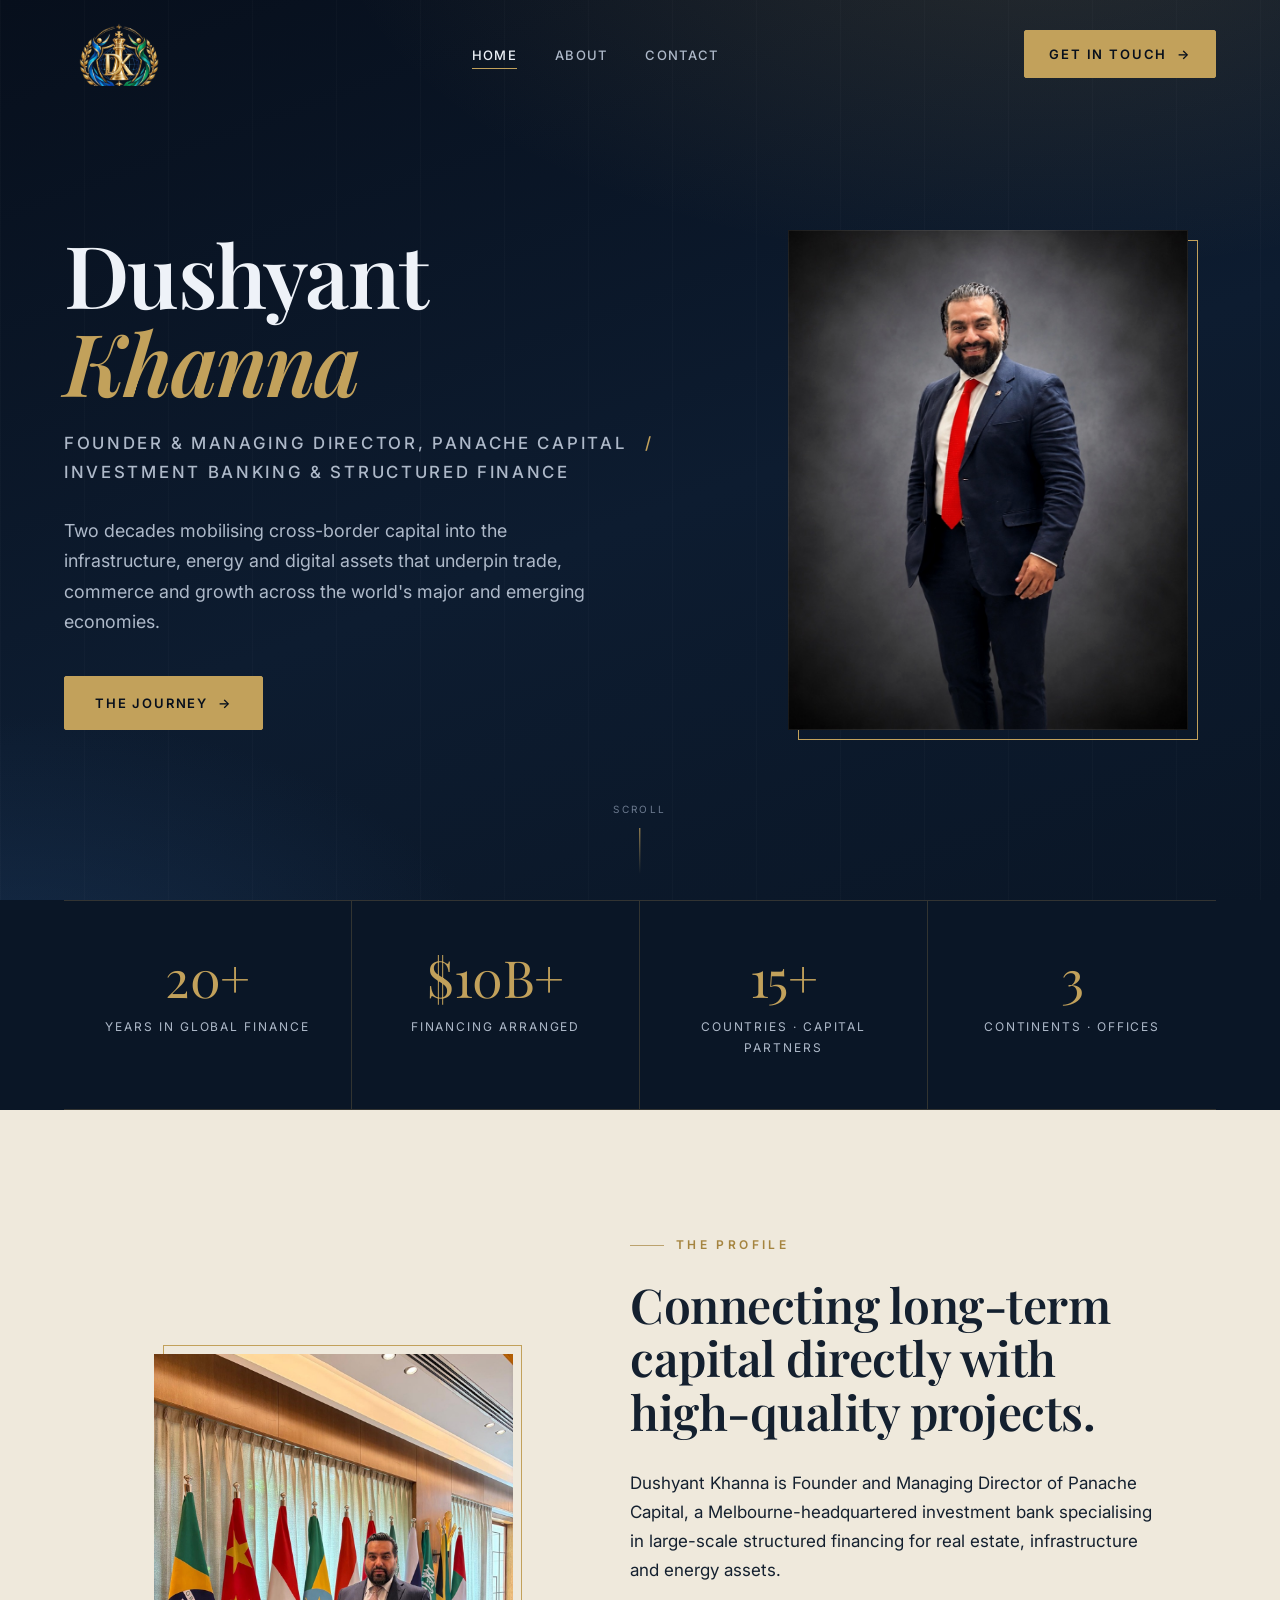
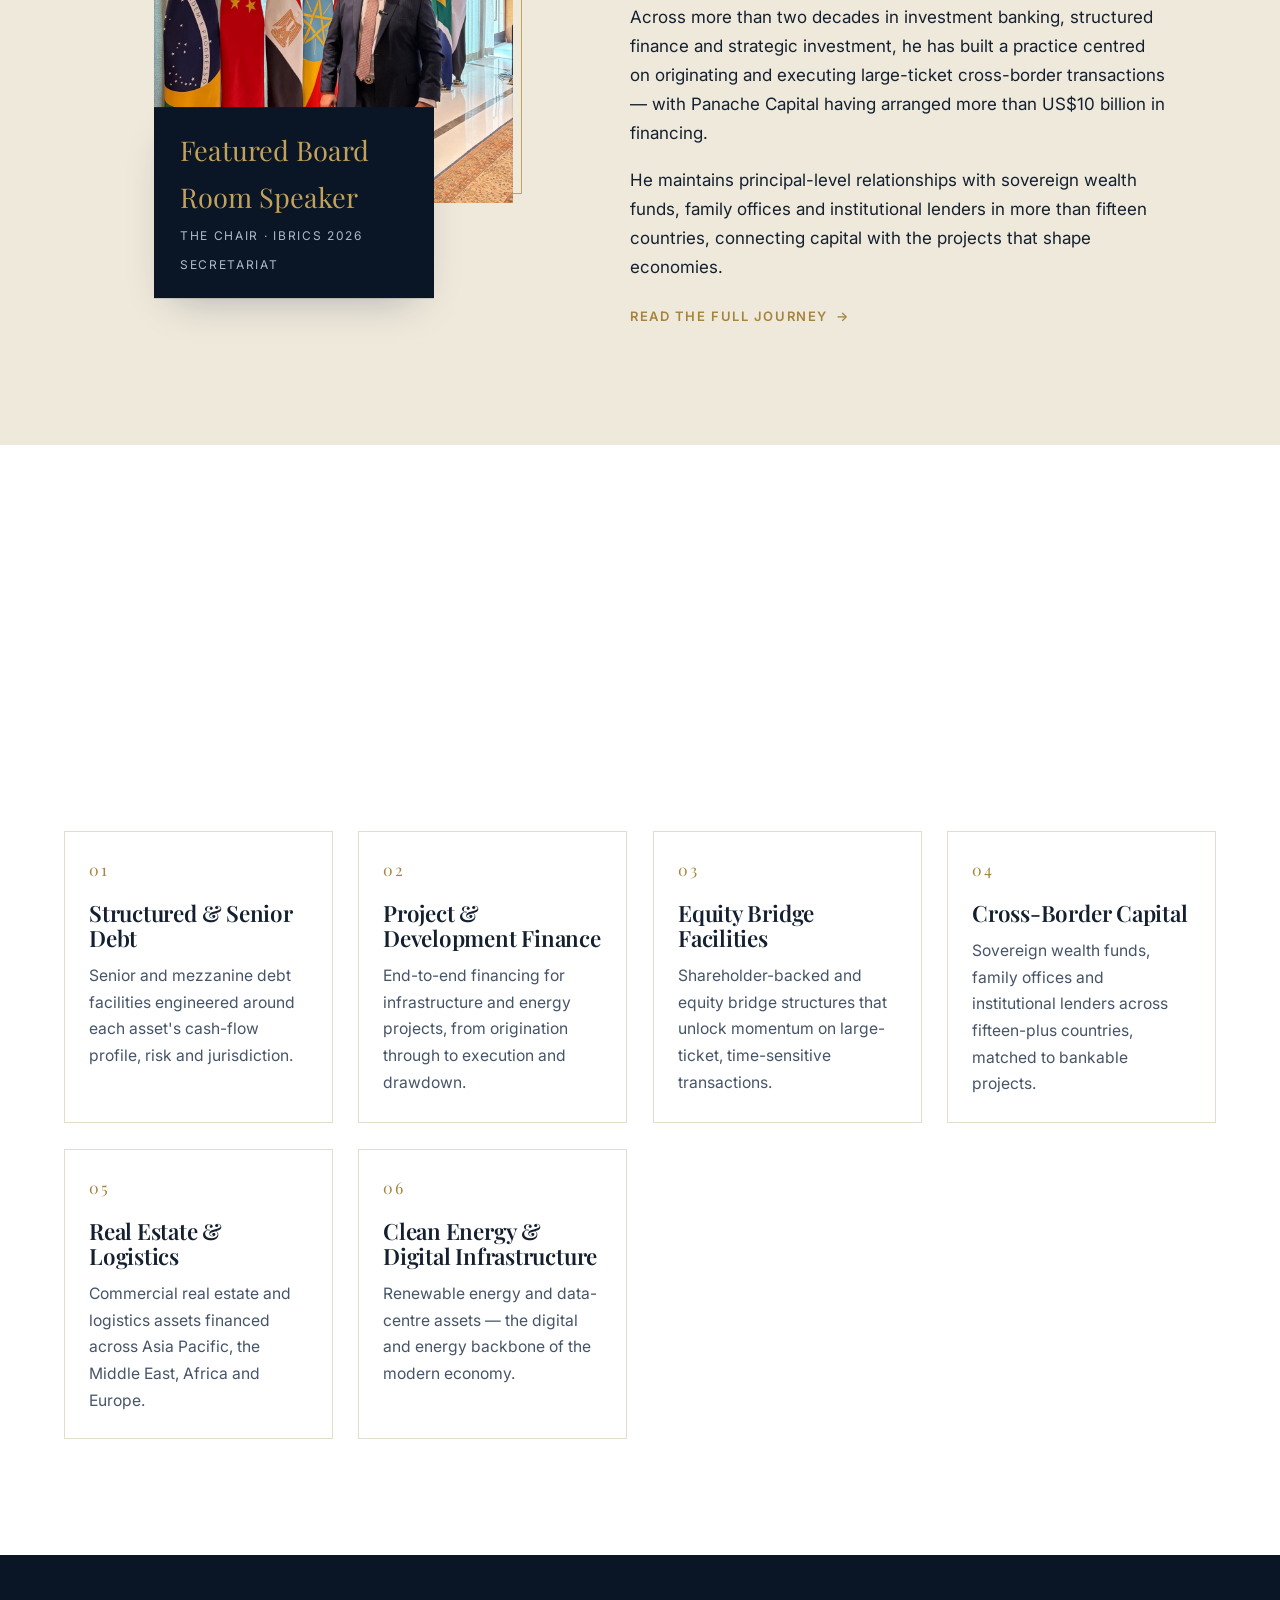
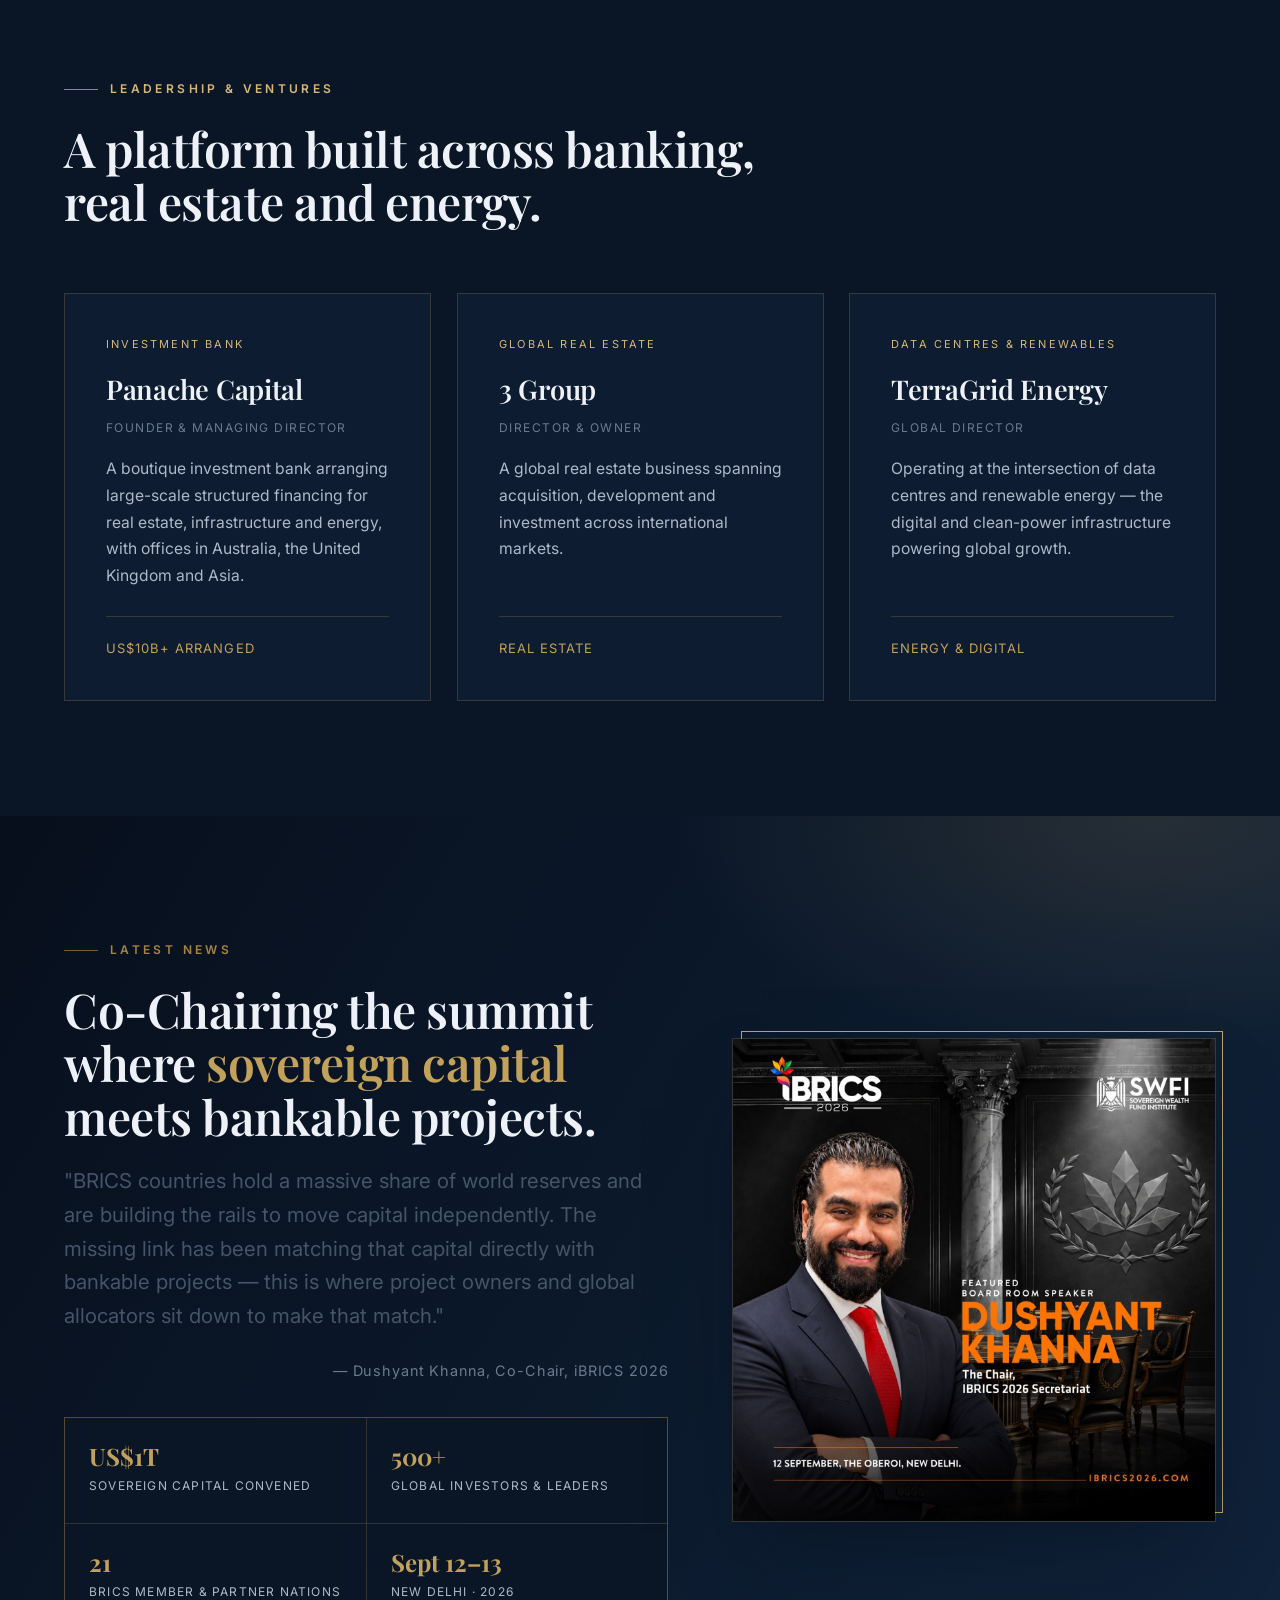
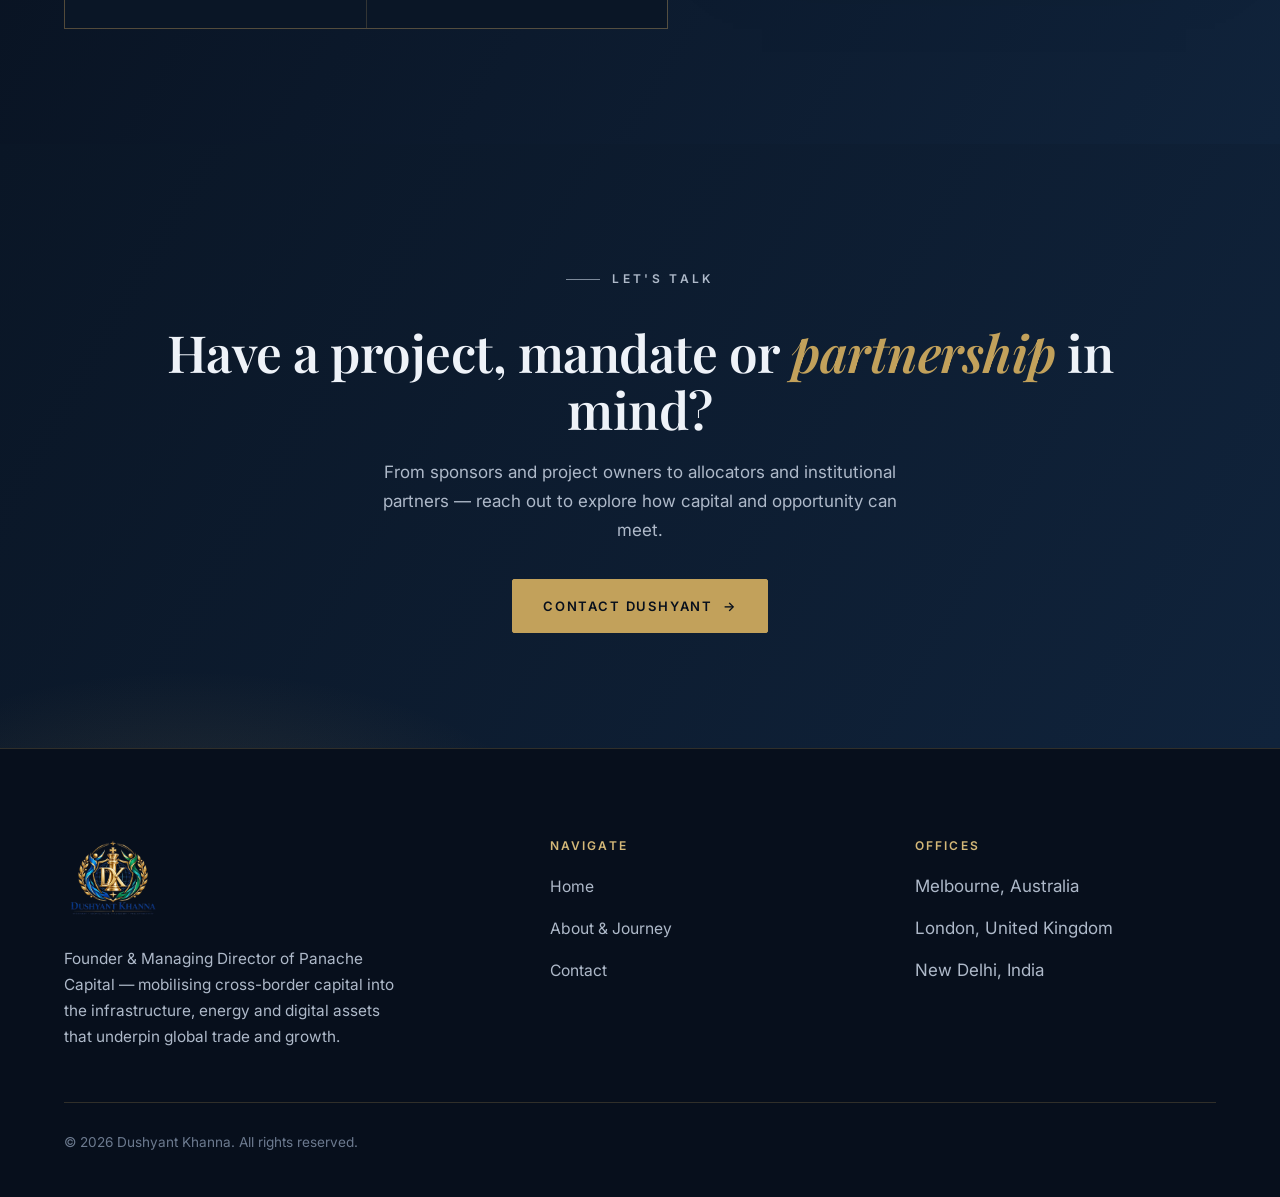
==== index.html @ 5a6652a2 "Navbar crest-crop logo for visibility; contact breadcrumb to top - Header logo now shows a crest-foc" ====
<!DOCTYPE html>
<html lang="en">
<head>
  <meta charset="UTF-8" />
  <meta name="viewport" content="width=device-width, initial-scale=1.0" />
  <title>Dushyant Khanna — Co-Chair, iBRICS 2026 | Founder, Panache Capital</title>
  <meta name="description" content="Dushyant Khanna is Co-Chair of iBRICS 2026 and Founder & Managing Director of Panache Capital — arranging US$10B+ in structured finance across real estate, infrastructure and energy worldwide." />
  <meta name="keywords" content="Dushyant Khanna, Dushyant Khanna Panache Capital, iBRICS 2026, Co-Chair iBRICS 2026, Panache Capital, investment banking, structured finance, project finance, sovereign wealth, cross-border capital, 3 Group, TerraGrid Energy, Dush Khanna" />
  <meta name="author" content="Dushyant Khanna" />
  <meta name="robots" content="index, follow" />
  <link rel="canonical" href="https://dushyantkhanna.com/" />

  <!-- Open Graph -->
  <meta property="og:type" content="website" />
  <meta property="og:site_name" content="Dushyant Khanna" />
  <meta property="og:title" content="Dushyant Khanna — Co-Chair, iBRICS 2026 | Founder, Panache Capital" />
  <meta property="og:description" content="Co-Chair of iBRICS 2026 and Founder & Managing Director of Panache Capital — mobilising cross-border capital into infrastructure, energy and digital assets." />
  <meta property="og:url" content="https://dushyantkhanna.com/" />
  <meta property="og:image" content="https://dushyantkhanna.com/assets/og-image.jpg" />
  <meta property="og:image:width" content="1200" />
  <meta property="og:image:height" content="630" />

  <!-- Twitter -->
  <meta name="twitter:card" content="summary_large_image" />
  <meta name="twitter:title" content="Dushyant Khanna — Co-Chair, iBRICS 2026 | Founder, Panache Capital" />
  <meta name="twitter:description" content="Co-Chair of iBRICS 2026 and Founder & Managing Director of Panache Capital." />
  <meta name="twitter:image" content="https://dushyantkhanna.com/assets/og-image.jpg" />

  <!-- Structured data — add verified profile URLs (LinkedIn, X, etc.) to "sameAs" for stronger results -->
  <script type="application/ld+json">
  {
    "@context": "https://schema.org",
    "@type": "Person",
    "name": "Dushyant Khanna",
    "alternateName": "Dush Khanna",
    "url": "https://dushyantkhanna.com/",
    "image": "https://dushyantkhanna.com/assets/portrait.jpg",
    "jobTitle": "Founder & Managing Director",
    "worksFor": { "@type": "Organization", "name": "Panache Capital" },
    "affiliation": [
      { "@type": "Organization", "name": "iBRICS 2026" },
      { "@type": "Organization", "name": "3 Group" },
      { "@type": "Organization", "name": "TerraGrid Energy" }
    ],
    "knowsAbout": ["Investment Banking", "Structured Finance", "Project Finance", "Sovereign Wealth", "Cross-border Capital", "Infrastructure Finance", "Energy Finance", "Real Estate Finance"],
    "description": "Co-Chair of iBRICS 2026 and Founder & Managing Director of Panache Capital, an investment bank arranging large-scale structured financing for real estate, infrastructure and energy.",
    "sameAs": []
  }
  </script>
  <link rel="icon" type="image/svg+xml" href="assets/favicon.svg" />
  <link rel="preconnect" href="https://fonts.googleapis.com" />
  <link rel="preconnect" href="https://fonts.gstatic.com" crossorigin />
  <link href="https://fonts.googleapis.com/css2?family=Playfair+Display:ital,wght@0,500;0,600;0,700;1,500;1,600&family=Inter:wght@400;500;600&display=swap" rel="stylesheet" />
  <link rel="stylesheet" href="css/styles.css?v=7" />
</head>
<body>

  <!-- ==================  HEADER  ================== -->
  <header class="site-header">
    <div class="container container--wide">
      <nav class="nav" aria-label="Primary">
        <a class="brand" href="index.html" aria-label="Dushyant Khanna — home">
          <img class="brand__logo" src="assets/logo.png" alt="Dushyant Khanna" />
        </a>
        <ul class="nav__menu">
          <li><a class="nav__link" href="index.html" aria-current="page">Home</a></li>
          <li><a class="nav__link" href="about.html">About</a></li>
          <li><a class="nav__link" href="contact.html">Contact</a></li>
        </ul>
        <div class="nav__cta">
          <a class="btn" href="contact.html">Get in touch <span class="arrow">&rarr;</span></a>
        </div>
        <button class="nav__toggle" aria-label="Open menu" aria-expanded="false" aria-controls="mobile-nav">
          <span></span><span></span><span></span>
        </button>
      </nav>
    </div>
  </header>

  <!-- Mobile nav overlay -->
  <div class="site-nav-mobile" id="mobile-nav">
    <ul>
      <li><a href="index.html" aria-current="page">Home</a></li>
      <li><a href="about.html">About</a></li>
      <li><a href="contact.html">Contact</a></li>
    </ul>
    <a class="btn" href="contact.html">Get in touch <span class="arrow">&rarr;</span></a>
  </div>

  <main>
    <!-- ==================  HERO  ================== -->
    <section class="hero">
      <div class="container container--wide hero__inner">
        <div class="hero__copy">
          <h1 class="hero__title reveal">
            Dushyant<br /><span class="accent">Khanna</span>
          </h1>
          <p class="hero__subtitle reveal" data-delay="1">
            Founder &amp; Managing Director, Panache Capital
            <span class="divider">/</span> Investment Banking &amp; Structured Finance
          </p>
          <p class="hero__desc reveal" data-delay="2">
            Two decades mobilising cross-border capital into the infrastructure,
            energy and digital assets that underpin trade, commerce and growth
            across the world's major and emerging economies.
          </p>
          <div class="hero__actions reveal" data-delay="3">
            <a class="btn" href="about.html">The journey <span class="arrow">&rarr;</span></a>
          </div>
        </div>

        <div class="hero__portrait reveal" data-delay="2">
          <div class="portrait-frame">
            <img src="assets/portrait.jpg" alt="Dushyant Khanna, Co-Chair of iBRICS 2026 and Founder of Panache Capital"
                 onerror="this.onerror=null;this.src='assets/portrait.svg';" />
          </div>
        </div>
      </div>

      <div class="hero__scroll" aria-hidden="true">
        <span>Scroll</span>
        <span class="line"></span>
      </div>
    </section>

    <!-- ==================  STATS  ================== -->
    <section class="bg-dark" aria-label="Track record at a glance">
      <div class="container container--wide">
        <div class="stats">
          <div class="stat reveal">
            <div class="stat__num"><span data-count="20" data-prefix="" data-suffix="+">20+</span></div>
            <div class="stat__label">Years in Global Finance</div>
          </div>
          <div class="stat reveal" data-delay="1">
            <div class="stat__num"><span data-count="10" data-prefix="$" data-suffix="B+">$10B+</span></div>
            <div class="stat__label">Financing Arranged</div>
          </div>
          <div class="stat reveal" data-delay="2">
            <div class="stat__num"><span data-count="15" data-prefix="" data-suffix="+">15+</span></div>
            <div class="stat__label">Countries · Capital Partners</div>
          </div>
          <div class="stat reveal" data-delay="3">
            <div class="stat__num"><span data-count="3" data-prefix="" data-suffix="">3</span></div>
            <div class="stat__label">Continents · Offices</div>
          </div>
        </div>
      </div>
    </section>

    <!-- ==================  POSITIONING  ================== -->
    <section class="section bg-cream">
      <div class="container">
        <div class="split">
          <div class="split__media reveal">
            <figure class="figure figure--framed">
              <img src="assets/among-flags.jpg" alt="Dushyant Khanna among the BRICS nation flags in New Delhi"
                   onerror="this.onerror=null;this.src='assets/portrait.svg';" />
              <figcaption class="figure__tag">
                <span class="k">Featured Board Room Speaker</span><br />
                <span class="v">The Chair · IBRICS 2026 Secretariat</span>
              </figcaption>
            </figure>
          </div>
          <div class="split__body reveal" data-delay="1">
            <p class="overline">The Profile</p>
            <h2 class="h2" style="margin-bottom:30px;">Connecting long-term capital directly with high-quality projects.</h2>
            <p>
              Dushyant Khanna is Founder and Managing Director of Panache Capital,
              a Melbourne-headquartered investment bank specialising in large-scale
              structured financing for real estate, infrastructure and energy assets.
            </p>
            <p>
              Across more than two decades in investment banking, structured finance
              and strategic investment, he has built a practice centred on originating
              and executing large-ticket cross-border transactions — with Panache
              Capital having arranged more than US$10 billion in financing.
            </p>
            <p>
              He maintains principal-level relationships with sovereign wealth funds,
              family offices and institutional lenders in more than fifteen countries,
              connecting capital with the projects that shape economies.
            </p>
            <a class="textlink" href="about.html">Read the full journey <span aria-hidden="true">&rarr;</span></a>
          </div>
        </div>
      </div>
    </section>

    <!-- ==================  EXPERTISE  ================== -->
    <section class="section bg-paper">
      <div class="container container--wide">
        <div class="section-head section-head--full reveal">
          <p class="overline">Areas of Focus</p>
          <h2 class="h2">Mandates that span the full capital structure.</h2>
          <p class="lead">
            Senior and mezzanine debt, equity bridge facilities, project finance and
            shareholder-backed structures — across commercial real estate, logistics,
            clean energy and digital infrastructure in Asia Pacific, the Middle East,
            Africa and Europe.
          </p>
        </div>

        <div class="card-grid">
          <article class="card reveal">
            <span class="card__num">01</span>
            <h3 class="card__title">Structured &amp; Senior Debt</h3>
            <p class="card__text">
              Senior and mezzanine debt facilities engineered around each asset's
              cash-flow profile, risk and jurisdiction.
            </p>
          </article>
          <article class="card reveal" data-delay="1">
            <span class="card__num">02</span>
            <h3 class="card__title">Project &amp; Development Finance</h3>
            <p class="card__text">
              End-to-end financing for infrastructure and energy projects, from
              origination through to execution and drawdown.
            </p>
          </article>
          <article class="card reveal" data-delay="2">
            <span class="card__num">03</span>
            <h3 class="card__title">Equity Bridge Facilities</h3>
            <p class="card__text">
              Shareholder-backed and equity bridge structures that unlock momentum on
              large-ticket, time-sensitive transactions.
            </p>
          </article>
          <article class="card reveal">
            <span class="card__num">04</span>
            <h3 class="card__title">Cross-Border Capital</h3>
            <p class="card__text">
              Sovereign wealth funds, family offices and institutional lenders across
              fifteen-plus countries, matched to bankable projects.
            </p>
          </article>
          <article class="card reveal" data-delay="1">
            <span class="card__num">05</span>
            <h3 class="card__title">Real Estate &amp; Logistics</h3>
            <p class="card__text">
              Commercial real estate and logistics assets financed across Asia Pacific,
              the Middle East, Africa and Europe.
            </p>
          </article>
          <article class="card reveal" data-delay="2">
            <span class="card__num">06</span>
            <h3 class="card__title">Clean Energy &amp; Digital Infrastructure</h3>
            <p class="card__text">
              Renewable energy and data-centre assets — the digital and energy backbone
              of the modern economy.
            </p>
          </article>
        </div>
      </div>
    </section>

    <!-- ==================  VENTURES  ================== -->
    <section class="section bg-dark">
      <div class="container container--wide">
        <div class="section-head reveal">
          <p class="overline">Leadership &amp; Ventures</p>
          <h2 class="h2">A platform built across banking, real estate and energy.</h2>
        </div>
        <div class="card-grid">
          <article class="venture reveal">
            <div class="venture__label">Investment Bank</div>
            <h3 class="venture__name">Panache Capital</h3>
            <div class="venture__role">Founder &amp; Managing Director</div>
            <p class="venture__text">
              A boutique investment bank arranging large-scale structured financing for
              real estate, infrastructure and energy, with offices in Australia, the
              United Kingdom and Asia.
            </p>
            <div class="venture__meta">US$10B+ arranged</div>
          </article>
          <article class="venture reveal" data-delay="1">
            <div class="venture__label">Global Real Estate</div>
            <h3 class="venture__name">3 Group</h3>
            <div class="venture__role">Director &amp; Owner</div>
            <p class="venture__text">
              A global real estate business spanning acquisition, development and
              investment across international markets.
            </p>
            <div class="venture__meta">Real Estate</div>
          </article>
          <article class="venture reveal" data-delay="2">
            <div class="venture__label">Data Centres &amp; Renewables</div>
            <h3 class="venture__name">TerraGrid Energy</h3>
            <div class="venture__role">Global Director</div>
            <p class="venture__text">
              Operating at the intersection of data centres and renewable energy — the
              digital and clean-power infrastructure powering global growth.
            </p>
            <div class="venture__meta">Energy &amp; Digital</div>
          </article>
        </div>
      </div>
    </section>

    <!-- ==================  iBRICS FEATURE BAND  ================== -->
    <section class="section feature-band">
      <div class="container container--wide feature-band__inner">
        <div class="reveal">
          <p class="overline">Latest News</p>
          <h2 class="h2" style="margin-bottom:20px;">
            Co-Chairing the summit where <span class="text-gold">sovereign capital</span>
            meets bankable projects.
          </h2>
          <p class="lead" style="margin-bottom:26px;">
            "BRICS countries hold a massive share of world reserves and are building the
            rails to move capital independently. The missing link has been matching that
            capital directly with bankable projects — this is where project owners and
            global allocators sit down to make that match."
          </p>
          <p style="color:var(--on-dark-faint); font-size:0.9rem; letter-spacing:0.06em; margin-bottom:34px; text-align:right;">
            — Dushyant Khanna, Co-Chair, iBRICS 2026
          </p>
          <div class="feature-band__facts">
            <div class="fact"><strong>US$1T</strong><span>Sovereign capital convened</span></div>
            <div class="fact"><strong>500+</strong><span>Global investors &amp; leaders</span></div>
            <div class="fact"><strong>21</strong><span>BRICS member &amp; partner nations</span></div>
            <div class="fact"><strong>Sept 12–13</strong><span>New Delhi · 2026</span></div>
          </div>
        </div>
        <div class="feature-band__media reveal" data-delay="1">
          <figure class="ibrics-figure">
            <img src="assets/ibrics-speaker.jpg"
                 alt="Official iBRICS 2026 announcement — Dushyant Khanna, Featured Board Room Speaker, 12 September, The Oberoi, New Delhi" />
          </figure>
        </div>
      </div>
    </section>

    <!-- ==================  CTA BAND  ================== -->
    <section class="section cta-band">
      <div class="container">
        <div class="reveal">
          <p class="overline overline--center">Let's talk</p>
          <h2 class="cta-band__title">Have a project, mandate or <span class="accent">partnership</span> in mind?</h2>
          <p>
            From sponsors and project owners to allocators and institutional partners —
            reach out to explore how capital and opportunity can meet.
          </p>
          <a class="btn" href="contact.html">Contact Dushyant <span class="arrow">&rarr;</span></a>
        </div>
      </div>
    </section>
  </main>

  <!-- ==================  FOOTER  ================== -->
  <footer class="site-footer">
    <div class="container container--wide">
      <div class="footer-top">
        <div class="footer-brand">
          <a class="brand" href="index.html">
            <img class="brand__logo" src="assets/logo.png" alt="Dushyant Khanna" />
          </a>
          <p>
            Founder &amp; Managing Director of Panache Capital — mobilising cross-border
            capital into the infrastructure, energy and digital assets that underpin
            global trade and growth.
          </p>
        </div>
        <div class="footer-col">
          <h4>Navigate</h4>
          <ul>
            <li><a href="index.html">Home</a></li>
            <li><a href="about.html">About &amp; Journey</a></li>
            <li><a href="contact.html">Contact</a></li>
          </ul>
        </div>
        <div class="footer-col">
          <h4>Offices</h4>
          <ul>
            <li>Melbourne, Australia</li>
            <li>London, United Kingdom</li>
            <li>New Delhi, India</li>
          </ul>
        </div>
      </div>
      <div class="footer-bottom">
        <p>&copy; <span data-year>2026</span> Dushyant Khanna. All rights reserved.</p>
      </div>
    </div>
  </footer>

  <script src="js/main.js?v=2"></script>
</body>
</html>
---- css/styles.css ----
/* =========================================================================
   DUSHYANT KHANNA — Personal Brand Website
   Shared design system & styles
   Palette: Midnight Navy + Champagne Gold + Ivory
   Type: Playfair Display (editorial serif) + Inter (modern sans)
   ========================================================================= */

/* ----------  Design Tokens  ---------- */
:root {
  /* Brand colours */
  --navy-950: #070f1c;
  --navy-900: #0a1626;
  --navy-850: #0d1c30;
  --navy-800: #10233b;
  --navy-700: #16304f;
  --navy-600: #1e3d63;

  --ivory: #f8f5ee;
  --cream: #efe9dc;
  --paper: #ffffff;

  --gold: #c2a15b;
  --gold-bright: #d4b878;
  --gold-deep: #a5843f;

  --ink: #14202f;      /* primary text on light */
  --slate: #465468;    /* secondary text on light */
  --muted: #7c8798;    /* tertiary text */
  --line: #e4ddce;     /* hairlines on light */

  --on-dark: #eef2f8;         /* primary text on dark */
  --on-dark-soft: #aeb9c9;    /* secondary text on dark */
  --on-dark-faint: #6c7a8f;   /* tertiary text on dark */
  --line-dark: rgba(194, 161, 91, 0.22);

  /* Type */
  --serif: "Playfair Display", "Times New Roman", serif;
  --sans: "Inter", -apple-system, BlinkMacSystemFont, "Segoe UI", sans-serif;

  /* Rhythm */
  --container: 1180px;
  --container-wide: 1320px;
  --gutter: clamp(20px, 5vw, 64px);
  --section-y: clamp(72px, 9vw, 140px);

  --radius: 4px;
  --radius-lg: 8px;

  --shadow-sm: 0 2px 10px rgba(10, 22, 38, 0.06);
  --shadow-md: 0 18px 40px -18px rgba(10, 22, 38, 0.28);
  --shadow-lg: 0 40px 80px -30px rgba(7, 15, 28, 0.55);

  --ease: cubic-bezier(0.22, 1, 0.36, 1);
}

/* ----------  Reset & Base  ---------- */
*,
*::before,
*::after { box-sizing: border-box; }

html {
  scroll-behavior: smooth;
  -webkit-text-size-adjust: 100%;
}

body {
  margin: 0;
  font-family: var(--sans);
  font-size: 17px;
  line-height: 1.7;
  color: var(--ink);
  background: var(--ivory);
  -webkit-font-smoothing: antialiased;
  -moz-osx-font-smoothing: grayscale;
  overflow-x: hidden;
}

img { max-width: 100%; display: block; }

a { color: inherit; text-decoration: none; }

h1, h2, h3, h4 {
  font-family: var(--serif);
  font-weight: 600;
  line-height: 1.12;
  letter-spacing: -0.01em;
  margin: 0;
  color: var(--ink);
}

p { margin: 0 0 1.1em; }

::selection { background: var(--gold); color: var(--navy-950); }

/* ----------  Layout helpers  ---------- */
.container {
  width: 100%;
  max-width: var(--container);
  margin-inline: auto;
  padding-inline: var(--gutter);
}
.container--wide { max-width: var(--container-wide); }

.section { padding-block: var(--section-y); }
.section--tight { padding-block: clamp(56px, 6vw, 96px); }

.bg-dark { background: var(--navy-900); color: var(--on-dark); }
.bg-dark h1, .bg-dark h2, .bg-dark h3, .bg-dark h4,
.hero h1, .hero h2, .hero h3,
.page-hero h1, .page-hero h2, .page-hero h3,
.feature-band h1, .feature-band h2, .feature-band h3,
.cta-band h1, .cta-band h2, .cta-band h3 { color: var(--on-dark); }
.bg-cream { background: var(--cream); }
.bg-paper { background: var(--paper); }

/* ----------  Shared type components  ---------- */
.overline {
  display: inline-flex;
  align-items: center;
  gap: 12px;
  font-family: var(--sans);
  font-size: 12px;
  font-weight: 600;
  letter-spacing: 0.28em;
  text-transform: uppercase;
  color: var(--gold-deep);
  margin: 0 0 22px;
}
.bg-dark .overline { color: var(--gold-bright); }
.overline::before {
  content: "";
  width: 34px;
  height: 1px;
  background: currentColor;
  opacity: 0.7;
}
.overline--center { justify-content: center; }

.display {
  font-size: clamp(2.4rem, 6vw, 4.2rem);
  line-height: 1.05;
}
.h2 { font-size: clamp(2rem, 4vw, 3rem); }
.h3 { font-size: clamp(1.35rem, 2.4vw, 1.7rem); }

.lead {
  font-size: clamp(1.08rem, 1.6vw, 1.3rem);
  line-height: 1.65;
  color: var(--slate);
}
.bg-dark .lead { color: var(--on-dark-soft); }

.section-head { max-width: 720px; margin-bottom: clamp(40px, 5vw, 64px); }
.section-head--full { max-width: none; }
.section-head--center { margin-inline: auto; text-align: center; }

.text-gold { color: var(--gold); }

/* ----------  Buttons  ---------- */
.btn {
  --btn-bg: var(--gold);
  --btn-fg: var(--navy-950);
  display: inline-flex;
  align-items: center;
  gap: 10px;
  padding: 15px 30px;
  font-family: var(--sans);
  font-size: 13px;
  font-weight: 600;
  letter-spacing: 0.14em;
  text-transform: uppercase;
  background: var(--btn-bg);
  color: var(--btn-fg);
  border: 1px solid var(--btn-bg);
  border-radius: 2px;
  cursor: pointer;
  transition: transform 0.4s var(--ease), background 0.3s var(--ease),
    color 0.3s var(--ease), box-shadow 0.4s var(--ease);
}
.btn:hover {
  transform: translateY(-3px);
  box-shadow: 0 16px 30px -14px rgba(194, 161, 91, 0.6);
}
.btn .arrow { transition: transform 0.4s var(--ease); }
.btn:hover .arrow { transform: translateX(5px); }

.btn--ghost {
  --btn-bg: transparent;
  --btn-fg: var(--on-dark);
  border-color: var(--line-dark);
}
.btn--ghost:hover {
  background: rgba(194, 161, 91, 0.08);
  border-color: var(--gold);
  box-shadow: none;
}
.btn--outline-dark {
  --btn-bg: transparent;
  --btn-fg: var(--ink);
  border-color: rgba(20, 32, 47, 0.2);
}
.btn--outline-dark:hover {
  background: transparent;
  border-color: var(--gold);
  color: var(--gold-deep);
  box-shadow: none;
}

.textlink {
  display: inline-flex;
  align-items: center;
  gap: 8px;
  font-size: 13px;
  font-weight: 600;
  letter-spacing: 0.12em;
  text-transform: uppercase;
  color: var(--gold-deep);
  padding-bottom: 3px;
  border-bottom: 1px solid transparent;
  transition: border-color 0.3s var(--ease), gap 0.3s var(--ease);
}
.bg-dark .textlink { color: var(--gold-bright); }
.textlink:hover { border-color: currentColor; gap: 12px; }

/* ==========================================================================
   HEADER / NAV
   ========================================================================== */
.site-header {
  position: fixed;
  inset: 0 0 auto 0;
  z-index: 100;
  padding-block: 22px;
  transition: background 0.45s var(--ease), padding 0.45s var(--ease),
    box-shadow 0.45s var(--ease), border-color 0.45s var(--ease);
  border-bottom: 1px solid transparent;
}
.site-header.is-scrolled {
  background: rgba(9, 22, 38, 0.92);
  backdrop-filter: blur(14px);
  -webkit-backdrop-filter: blur(14px);
  padding-block: 14px;
  border-bottom-color: var(--line-dark);
}
/* On light (interior) pages the header starts solid */
.site-header--solid {
  background: rgba(9, 22, 38, 0.96);
  backdrop-filter: blur(14px);
  -webkit-backdrop-filter: blur(14px);
}

.nav {
  display: flex;
  align-items: center;
  justify-content: space-between;
  gap: 24px;
}

.brand {
  display: inline-flex;
  align-items: center;
  gap: 14px;
  color: var(--on-dark);
}
.brand__mark {
  width: 44px;
  height: 44px;
  display: grid;
  place-items: center;
  border: 1px solid var(--gold);
  color: var(--gold);
  font-family: var(--serif);
  font-size: 19px;
  font-weight: 600;
  letter-spacing: 0.02em;
  flex: none;
  transition: background 0.4s var(--ease), color 0.4s var(--ease);
}
.brand:hover .brand__mark { background: var(--gold); color: var(--navy-950); }
.brand__logo { height: clamp(50px, 6.2vw, 68px); width: auto; display: block; }
/* Header shows a crest-focused crop of the logo (name/tagline trimmed) for prominence */
.site-header .brand__logo {
  width: clamp(90px, 9vw, 110px);
  height: clamp(52px, 5.4vw, 64px);
  object-fit: cover;
  object-position: 50% 2%;
}
.footer-brand .brand__logo { height: 78px; }
.brand__text { display: flex; flex-direction: column; line-height: 1.1; }
.brand__name {
  font-family: var(--serif);
  font-size: 18px;
  font-weight: 600;
  letter-spacing: 0.02em;
}
.brand__role {
  font-size: 10px;
  font-weight: 600;
  letter-spacing: 0.2em;
  text-transform: uppercase;
  color: var(--gold-bright);
}

.nav__menu {
  display: flex;
  align-items: center;
  gap: 38px;
  list-style: none;
  margin: 0;
  padding: 0;
}
.nav__link {
  position: relative;
  font-size: 13px;
  font-weight: 500;
  letter-spacing: 0.1em;
  text-transform: uppercase;
  color: var(--on-dark-soft);
  padding-block: 6px;
  transition: color 0.3s var(--ease);
}
.nav__link::after {
  content: "";
  position: absolute;
  left: 0; bottom: 0;
  width: 100%;
  height: 1px;
  background: var(--gold);
  transform: scaleX(0);
  transform-origin: left;
  transition: transform 0.4s var(--ease);
}
.nav__link:hover,
.nav__link[aria-current="page"] { color: var(--on-dark); }
.nav__link:hover::after,
.nav__link[aria-current="page"]::after { transform: scaleX(1); }

.nav__cta { margin-left: 8px; }
.nav__cta .btn { padding: 12px 24px; }

/* Mobile toggle */
.nav__toggle {
  display: none;
  width: 44px; height: 44px;
  border: none;
  background: transparent;
  cursor: pointer;
  padding: 0;
  position: relative;
  z-index: 120;
}
.nav__toggle span {
  position: absolute;
  left: 9px; right: 9px;
  height: 1.5px;
  background: var(--on-dark);
  transition: transform 0.4s var(--ease), opacity 0.3s var(--ease);
}
.nav__toggle span:nth-child(1) { top: 15px; }
.nav__toggle span:nth-child(2) { top: 22px; }
.nav__toggle span:nth-child(3) { top: 29px; }
body.nav-open .nav__toggle span:nth-child(1) { transform: translateY(7px) rotate(45deg); }
body.nav-open .nav__toggle span:nth-child(2) { opacity: 0; }
body.nav-open .nav__toggle span:nth-child(3) { transform: translateY(-7px) rotate(-45deg); }

/* ==========================================================================
   HERO
   ========================================================================== */
.hero {
  position: relative;
  min-height: 100svh;
  display: flex;
  align-items: center;
  padding-top: 120px;
  padding-bottom: 60px;
  background:
    radial-gradient(1200px 600px at 82% -10%, rgba(194, 161, 91, 0.16), transparent 60%),
    radial-gradient(900px 500px at 0% 110%, rgba(30, 61, 99, 0.5), transparent 55%),
    linear-gradient(160deg, var(--navy-950), var(--navy-850) 55%, var(--navy-900));
  color: var(--on-dark);
  overflow: hidden;
}
.hero::before {
  /* fine engraved lines texture */
  content: "";
  position: absolute; inset: 0;
  background-image: repeating-linear-gradient(
    90deg, rgba(255,255,255,0.02) 0 1px, transparent 1px 84px);
  pointer-events: none;
}
.hero__inner {
  position: relative;
  display: grid;
  grid-template-columns: 1.15fr 0.85fr;
  gap: clamp(32px, 6vw, 80px);
  align-items: center;
  width: 100%;
}
.hero__eyebrow {
  color: var(--gold-bright);
  margin-bottom: 26px;
}
.hero__title {
  font-size: clamp(2.9rem, 7vw, 5.4rem);
  line-height: 1.02;
  letter-spacing: -0.02em;
  margin-bottom: 22px;
}
.hero__title .accent { font-style: italic; color: var(--gold); }
.hero__subtitle {
  font-family: var(--sans);
  font-size: clamp(0.95rem, 1.4vw, 1.05rem);
  font-weight: 500;
  letter-spacing: 0.16em;
  text-transform: uppercase;
  color: var(--on-dark-soft);
  margin-bottom: 30px;
}
.hero__subtitle .divider { color: var(--gold); margin-inline: 12px; }
.hero__desc {
  max-width: 540px;
  font-size: 1.12rem;
  color: var(--on-dark-soft);
  margin-bottom: 38px;
}
.hero__actions { display: flex; flex-wrap: wrap; gap: 16px; }

/* Portrait */
.hero__portrait { position: relative; justify-self: center; }
.portrait-frame {
  position: relative;
  width: min(400px, 78vw);
  aspect-ratio: 4 / 5;
}
.portrait-frame img {
  width: 100%; height: 100%;
  object-fit: cover;
  position: relative;
  z-index: 2;
  filter: grayscale(0.12) contrast(1.02);
}
.portrait-frame::before {
  content: "";
  position: absolute;
  inset: 10px -10px -10px 10px;
  border: 1px solid var(--gold);
  z-index: 1;
}
.portrait-frame::after {
  content: "";
  position: absolute;
  inset: 0;
  box-shadow: inset 0 0 0 1px rgba(255,255,255,0.08);
  z-index: 3;
  pointer-events: none;
}
.portrait-badge {
  position: absolute;
  left: -26px; bottom: 34px;
  z-index: 4;
  background: var(--navy-950);
  border: 1px solid var(--line-dark);
  padding: 14px 20px;
  display: flex;
  flex-direction: column;
  box-shadow: var(--shadow-lg);
}
.portrait-badge strong {
  font-family: var(--serif);
  font-size: 1.5rem;
  color: var(--gold);
  line-height: 1;
}
.portrait-badge span {
  font-size: 10px;
  letter-spacing: 0.18em;
  text-transform: uppercase;
  color: var(--on-dark-soft);
  margin-top: 6px;
}

.hero__scroll {
  position: absolute;
  left: 50%; bottom: 26px;
  transform: translateX(-50%);
  display: flex;
  flex-direction: column;
  align-items: center;
  gap: 10px;
  font-size: 10px;
  letter-spacing: 0.24em;
  text-transform: uppercase;
  color: var(--on-dark-faint);
}
.hero__scroll .line {
  width: 1px; height: 46px;
  background: linear-gradient(var(--gold), transparent);
  animation: scrollLine 2.4s var(--ease) infinite;
}
@keyframes scrollLine {
  0% { transform: scaleY(0); transform-origin: top; }
  40% { transform: scaleY(1); transform-origin: top; }
  60% { transform: scaleY(1); transform-origin: bottom; }
  100% { transform: scaleY(0); transform-origin: bottom; }
}

/* ==========================================================================
   STATS STRIP
   ========================================================================== */
.stats {
  display: grid;
  grid-template-columns: repeat(4, 1fr);
  border-top: 1px solid var(--line-dark);
  border-bottom: 1px solid var(--line-dark);
}
.stat {
  padding: clamp(32px, 4vw, 52px) 28px;
  text-align: center;
  border-right: 1px solid var(--line-dark);
}
.stat:last-child { border-right: none; }
.stat__num {
  font-family: var(--serif);
  font-size: clamp(2.2rem, 4vw, 3.2rem);
  color: var(--gold);
  line-height: 1;
  letter-spacing: -0.01em;
}
.stat__label {
  margin-top: 14px;
  font-size: 12px;
  letter-spacing: 0.16em;
  text-transform: uppercase;
  color: var(--on-dark-soft);
}

/* ==========================================================================
   INTRO / SPLIT
   ========================================================================== */
.split {
  display: grid;
  grid-template-columns: 0.9fr 1.1fr;
  gap: clamp(40px, 6vw, 90px);
  align-items: center;
}
.split--reverse .split__media { order: 2; }

.figure {
  position: relative;
}
.figure img {
  width: 100%;
  aspect-ratio: 4 / 5;
  object-fit: cover;
}
.figure__tag {
  position: absolute;
  bottom: 0; left: 0;
  transform: translateY(50%);
  background: var(--navy-900);
  color: var(--on-dark);
  padding: 20px 26px;
  max-width: 78%;
  box-shadow: var(--shadow-md);
}
.figure__tag .k {
  font-family: var(--serif);
  font-size: 1.7rem;
  color: var(--gold);
}
.figure__tag .v {
  font-size: 12px;
  letter-spacing: 0.14em;
  text-transform: uppercase;
  color: var(--on-dark-soft);
}
.figure--framed::after {
  content: "";
  position: absolute;
  inset: -9px -9px 9px 9px;
  border: 1px solid var(--gold);
  z-index: -1;
}

.pull-quote {
  font-family: var(--serif);
  font-size: clamp(1.4rem, 2.6vw, 2rem);
  line-height: 1.4;
  color: var(--ink);
  font-style: italic;
  padding-left: 26px;
  border-left: 2px solid var(--gold);
}
.bg-dark .pull-quote { color: var(--on-dark); }

/* ==========================================================================
   FOCUS / SERVICE CARDS
   ========================================================================== */
.grid { display: grid; gap: 1px; }
.grid--3 { grid-template-columns: repeat(3, 1fr); }
.grid--2 { grid-template-columns: repeat(2, 1fr); }

.card-grid {
  display: grid;
  grid-template-columns: repeat(auto-fit, minmax(260px, 1fr));
  gap: clamp(16px, 2vw, 26px);
}

.card {
  position: relative;
  padding: clamp(20px, 3.4vw, 24px);
  background: var(--paper);
  border: 1px solid var(--line);
  transition: transform 0.5s var(--ease), box-shadow 0.5s var(--ease),
    border-color 0.5s var(--ease);
  overflow: hidden;
}
.card::before {
  content: "";
  position: absolute;
  left: 0; top: 0;
  width: 100%; height: 3px;
  background: var(--gold);
  transform: scaleX(0);
  transform-origin: left;
  transition: transform 0.5s var(--ease);
}
.card:hover {
  transform: translateY(-6px);
  box-shadow: var(--shadow-md);
  border-color: transparent;
}
.card:hover::before { transform: scaleX(1); }
.card__num {
  font-family: var(--serif);
  font-size: 1rem;
  color: var(--gold-deep);
  letter-spacing: 0.1em;
}
.card__title {
  font-size: 1.4rem;
  margin: 16px 0 12px;
}
.card__text {
  font-size: 0.98rem;
  color: var(--slate);
  margin: 0;
}
.card__icon {
  width: 46px; height: 46px;
  display: grid; place-items: center;
  border: 1px solid var(--gold);
  color: var(--gold-deep);
  margin-bottom: 22px;
}
.card__icon svg { width: 22px; height: 22px; }

/* Ventures (dark cards) */
.venture {
  position: relative;
  padding: clamp(32px, 3.2vw, 44px);
  background: var(--navy-850);
  border: 1px solid var(--line-dark);
  color: var(--on-dark);
  display: flex;
  flex-direction: column;
  min-height: 300px;
  transition: transform 0.5s var(--ease), background 0.5s var(--ease);
}
.venture:hover { transform: translateY(-6px); background: var(--navy-800); }
.venture__label {
  font-size: 11px;
  letter-spacing: 0.2em;
  text-transform: uppercase;
  color: var(--gold-bright);
  margin-bottom: 20px;
}
.venture__name { font-size: 1.7rem; margin-bottom: 14px; }
.venture__role {
  font-size: 12px;
  letter-spacing: 0.12em;
  text-transform: uppercase;
  color: var(--on-dark-faint);
  margin-bottom: 18px;
}
.venture__text { color: var(--on-dark-soft); font-size: 0.98rem; margin: 0 0 auto; }
.venture__meta {
  margin-top: 26px;
  padding-top: 20px;
  border-top: 1px solid var(--line-dark);
  font-size: 13px;
  letter-spacing: 0.08em;
  text-transform: uppercase;
  color: var(--gold);
}

/* ==========================================================================
   iBRICS FEATURE BAND
   ========================================================================== */
.feature-band {
  position: relative;
  background:
    radial-gradient(800px 400px at 90% 0%, rgba(194,161,91,0.14), transparent 60%),
    linear-gradient(120deg, var(--navy-950), var(--navy-800));
  color: var(--on-dark);
  overflow: hidden;
}
.feature-band__inner {
  display: grid;
  grid-template-columns: 1fr 0.8fr;
  gap: clamp(36px, 5vw, 72px);
  align-items: center;
}
.feature-band__facts {
  display: grid;
  grid-template-columns: 1fr 1fr;
  gap: 1px;
  background: var(--line-dark);
  border: 1px solid var(--line-dark);
}
.fact {
  background: var(--navy-900);
  padding: 26px 24px;
}
.fact strong {
  display: block;
  font-family: var(--serif);
  font-size: 1.5rem;
  color: var(--gold);
  line-height: 1;
}
.fact span {
  display: block;
  margin-top: 8px;
  font-size: 12px;
  letter-spacing: 0.1em;
  text-transform: uppercase;
  color: var(--on-dark-soft);
}

/* ==========================================================================
   TIMELINE (About page)
   ========================================================================== */
.timeline {
  position: relative;
  max-width: 860px;
  margin-inline: auto;
}
.timeline::before {
  content: "";
  position: absolute;
  left: 15px; top: 8px; bottom: 8px;
  width: 1px;
  background: linear-gradient(var(--gold), var(--line));
}
.tl-item {
  position: relative;
  padding: 0 0 clamp(38px, 5vw, 58px) 56px;
}
.tl-item:last-child { padding-bottom: 0; }
.tl-item::before {
  content: "";
  position: absolute;
  left: 8px; top: 6px;
  width: 15px; height: 15px;
  border-radius: 50%;
  background: var(--navy-900);
  border: 2px solid var(--gold);
  box-shadow: 0 0 0 6px var(--ivory);
}
.tl-phase {
  font-size: 12px;
  font-weight: 600;
  letter-spacing: 0.2em;
  text-transform: uppercase;
  color: var(--gold-deep);
  margin-bottom: 10px;
}
.tl-title { font-size: clamp(1.35rem, 2.4vw, 1.75rem); margin-bottom: 12px; }
.tl-text { color: var(--slate); margin: 0; }

/* Values / principles list */
.principles { display: grid; grid-template-columns: repeat(2, 1fr); gap: 1px; background: var(--line); border: 1px solid var(--line); }
.principle { background: var(--paper); padding: clamp(28px, 3vw, 40px); }
.principle__no { font-family: var(--serif); color: var(--gold); font-size: 1.1rem; }
.principle__title { font-size: 1.25rem; margin: 12px 0 10px; }
.principle__text { color: var(--slate); font-size: 0.96rem; margin: 0; }

/* ==========================================================================
   CONTACT PAGE
   ========================================================================== */
.contact-layout {
  display: grid;
  grid-template-columns: 1fr 1.3fr;
  gap: clamp(36px, 5vw, 72px);
  align-items: center;
}
/* Contact hero sits closer to the header — less empty space above the form */
.page-hero.contact-hero { padding-top: clamp(118px, 12vw, 146px); padding-bottom: clamp(48px, 6vw, 80px); }
.contact-breadcrumb { margin-bottom: clamp(22px, 3vw, 40px); }

.contact-aside .overline { color: var(--gold-bright); }
.contact-channels { list-style: none; margin: 34px 0 0; padding: 0; }
.contact-channels li {
  display: flex;
  gap: 18px;
  padding: 22px 0;
  border-top: 1px solid var(--line-dark);
}
.contact-channels li:last-child { border-bottom: 1px solid var(--line-dark); }
.contact-channels .ci {
  width: 42px; height: 42px; flex: none;
  display: grid; place-items: center;
  border: 1px solid var(--line-dark);
  color: var(--gold-bright);
}
.contact-channels .ci svg { width: 19px; height: 19px; }
.contact-channels .cl {
  font-size: 11px; letter-spacing: 0.16em; text-transform: uppercase;
  color: var(--on-dark-faint); margin-bottom: 4px;
}
.contact-channels .cv { color: var(--on-dark); font-size: 1.02rem; }

.offices {
  display: grid;
  grid-template-columns: repeat(3, 1fr);
  gap: 1px;
  margin-top: 36px;
  background: var(--line-dark);
  border: 1px solid var(--line-dark);
}
.office { background: var(--navy-900); padding: 22px 20px; }
.office__city {
  font-family: var(--serif); font-size: 1.2rem; color: var(--gold);
}
.office__region {
  font-size: 11px; letter-spacing: 0.14em; text-transform: uppercase;
  color: var(--on-dark-soft); margin-top: 6px;
}

/* Form */
.form-card {
  background: rgba(16, 30, 51, 0.5);
  border: 1px solid var(--line-dark);
  padding: clamp(28px, 4vw, 52px);
  box-shadow: var(--shadow-lg);
  backdrop-filter: blur(10px);
  -webkit-backdrop-filter: blur(10px);
}
.form-grid {
  display: grid;
  grid-template-columns: 1fr 1fr;
  gap: 22px 24px;
}
.field { display: flex; flex-direction: column; gap: 8px; }
.field--full { grid-column: 1 / -1; }
.field label {
  font-size: 12px;
  font-weight: 600;
  letter-spacing: 0.1em;
  text-transform: uppercase;
  color: var(--on-dark-soft);
}
.field label .req { color: var(--gold-bright); }
.field input,
.field select,
.field textarea {
  font-family: var(--sans);
  font-size: 1rem;
  color: var(--on-dark);
  background: rgba(7, 15, 28, 0.5);
  border: 1px solid var(--line-dark);
  border-radius: 2px;
  padding: 14px 16px;
  transition: border-color 0.3s var(--ease), box-shadow 0.3s var(--ease),
    background 0.3s var(--ease);
  width: 100%;
}
.field textarea { resize: vertical; min-height: 130px; }
.field select { appearance: none; cursor: pointer;
  background-image: url("data:image/svg+xml,%3Csvg xmlns='http://www.w3.org/2000/svg' width='12' height='8' viewBox='0 0 12 8'%3E%3Cpath fill='%23d4b878' d='M6 8 0 0h12z'/%3E%3C/svg%3E");
  background-repeat: no-repeat;
  background-position: right 16px center;
  padding-right: 40px;
}
.field select option { background: var(--navy-850); color: var(--on-dark); }
.field input:focus,
.field select:focus,
.field textarea:focus {
  outline: none;
  border-color: var(--gold);
  background: rgba(7, 15, 28, 0.72);
  box-shadow: 0 0 0 3px rgba(194, 161, 91, 0.16);
}
.field input::placeholder,
.field textarea::placeholder { color: var(--on-dark-faint); }

.field.invalid input,
.field.invalid select,
.field.invalid textarea { border-color: #e07a5f; background: rgba(224, 122, 95, 0.1); }
.field .error {
  font-size: 12px; color: #e79a86; letter-spacing: 0.02em;
  text-transform: none; font-weight: 500; display: none;
}
.field.invalid .error { display: block; }

.consent {
  grid-column: 1 / -1;
  display: flex;
  gap: 12px;
  align-items: flex-start;
  font-size: 0.9rem;
  color: var(--on-dark-soft);
  line-height: 1.5;
}
.consent input { width: 18px; height: 18px; margin-top: 3px; flex: none; accent-color: var(--gold); }
.consent a { color: var(--gold-bright); border-bottom: 1px solid currentColor; }

.form-actions {
  grid-column: 1 / -1;
  display: flex;
  align-items: center;
  gap: 20px;
  flex-wrap: wrap;
}
.form-note { font-size: 0.85rem; color: var(--muted); margin: 0; }

.form-success {
  display: none;
  text-align: center;
  padding: 40px 10px;
}
.form-success.show { display: block; animation: fadeUp 0.6s var(--ease); }
.form-success .tick {
  width: 64px; height: 64px; margin: 0 auto 22px;
  border-radius: 50%;
  display: grid; place-items: center;
  background: rgba(194,161,91,0.12);
  border: 1px solid var(--gold);
  color: var(--gold-deep);
}
.form-success h3 { font-size: 1.7rem; margin-bottom: 12px; color: var(--on-dark); }
.form-success p { color: var(--on-dark-soft); max-width: 420px; margin-inline: auto; }
form.hide { display: none; }

/* ==========================================================================
   PAGE HERO (interior pages)
   ========================================================================== */
.page-hero {
  position: relative;
  padding-top: clamp(150px, 18vw, 220px);
  padding-bottom: clamp(60px, 8vw, 96px);
  background:
    radial-gradient(900px 500px at 85% -20%, rgba(194,161,91,0.14), transparent 60%),
    linear-gradient(160deg, var(--navy-950), var(--navy-850));
  color: var(--on-dark);
  overflow: hidden;
}
.page-hero::before {
  content: "";
  position: absolute; inset: 0;
  background-image: repeating-linear-gradient(90deg, rgba(255,255,255,0.02) 0 1px, transparent 1px 84px);
}
.page-hero__inner { position: relative; max-width: 780px; }
.page-hero__title { font-size: clamp(2.6rem, 6vw, 4.4rem); line-height: 1.03; margin-bottom: 22px; }
.page-hero__title .accent { font-style: italic; color: var(--gold); }
.page-hero__desc { font-size: 1.15rem; color: var(--on-dark-soft); max-width: 620px; }
.breadcrumb {
  display: flex; gap: 10px; align-items: center;
  font-size: 12px; letter-spacing: 0.16em; text-transform: uppercase;
  color: var(--on-dark-faint); margin-bottom: 26px;
}
.breadcrumb a:hover { color: var(--gold-bright); }
.breadcrumb .sep { color: var(--gold); }

/* ==========================================================================
   CTA BAND
   ========================================================================== */
.cta-band {
  background:
    radial-gradient(700px 360px at 15% 120%, rgba(194,161,91,0.16), transparent 55%),
    linear-gradient(120deg, var(--navy-900), var(--navy-800));
  color: var(--on-dark);
  text-align: center;
}
.cta-band__title { font-size: clamp(2rem, 4.4vw, 3.2rem); margin-bottom: 20px; }
.cta-band__title .accent { font-style: italic; color: var(--gold); }
.cta-band p { color: var(--on-dark-soft); max-width: 560px; margin: 0 auto 34px; }

/* ==========================================================================
   FOOTER
   ========================================================================== */
.site-footer {
  background: var(--navy-950);
  color: var(--on-dark-soft);
  padding-top: clamp(60px, 7vw, 90px);
  border-top: 1px solid var(--line-dark);
}
.footer-top {
  display: grid;
  grid-template-columns: 1.4fr 1fr 1fr;
  gap: clamp(32px, 5vw, 64px);
  padding-bottom: 52px;
  border-bottom: 1px solid var(--line-dark);
}
.footer-brand .brand__name { font-size: 22px; color: var(--on-dark); }
.footer-brand p { margin: 20px 0 0; max-width: 340px; font-size: 0.96rem; }
.footer-col h4 {
  font-family: var(--sans);
  font-size: 12px; letter-spacing: 0.18em; text-transform: uppercase;
  color: var(--gold-bright); margin-bottom: 20px;
}
.footer-col ul { list-style: none; margin: 0; padding: 0; }
.footer-col li { margin-bottom: 13px; }
.footer-col a { font-size: 0.98rem; transition: color 0.3s var(--ease); }
.footer-col a:hover { color: var(--gold-bright); }
.footer-bottom {
  display: flex;
  justify-content: space-between;
  align-items: center;
  gap: 16px;
  flex-wrap: wrap;
  padding-block: 28px;
  font-size: 0.85rem;
  color: var(--on-dark-faint);
}
.footer-bottom .socials { display: flex; gap: 10px; }
.footer-bottom .socials a {
  width: 38px; height: 38px;
  display: grid; place-items: center;
  border: 1px solid var(--line-dark);
  color: var(--on-dark-soft);
  transition: all 0.3s var(--ease);
}
.footer-bottom .socials a:hover { border-color: var(--gold); color: var(--gold-bright); transform: translateY(-2px); }
.footer-bottom .socials svg { width: 17px; height: 17px; }

/* ==========================================================================
   SCROLL REVEAL
   ========================================================================== */
.reveal {
  opacity: 0;
  transform: translateY(28px);
  transition: opacity 0.8s var(--ease), transform 0.8s var(--ease);
  will-change: opacity, transform;
}
.reveal.in { opacity: 1; transform: none; }
.reveal[data-delay="1"] { transition-delay: 0.08s; }
.reveal[data-delay="2"] { transition-delay: 0.16s; }
.reveal[data-delay="3"] { transition-delay: 0.24s; }
.reveal[data-delay="4"] { transition-delay: 0.32s; }

@keyframes fadeUp {
  from { opacity: 0; transform: translateY(18px); }
  to { opacity: 1; transform: none; }
}

/* ==========================================================================
   RESPONSIVE
   ========================================================================== */
@media (max-width: 1024px) {
  .hero__inner { grid-template-columns: 1fr; }
  .hero__portrait { display: none; }
  .hero { min-height: auto; padding-top: 150px; padding-bottom: 90px; }
  .feature-band__inner { grid-template-columns: 1fr; }
  .contact-layout { grid-template-columns: 1fr; }
  .split { grid-template-columns: 1fr; }
  .split--reverse .split__media { order: 0; }
  .figure__tag { position: static; transform: none; margin-top: 20px; max-width: none; }
  .figure--framed::after { display: none; }
}

@media (max-width: 760px) {
  body { font-size: 16px; }
  .nav__menu,
  .nav__cta { display: none; }
  .nav__toggle { display: block; }

  .site-nav-mobile {
    position: fixed;
    inset: 0;
    z-index: 110;
    background: linear-gradient(160deg, var(--navy-950), var(--navy-850));
    display: flex;
    flex-direction: column;
    justify-content: center;
    padding: var(--gutter);
    transform: translateX(100%);
    transition: transform 0.5s var(--ease);
  }
  body.nav-open .site-nav-mobile { transform: none; }
  .site-nav-mobile ul { list-style: none; margin: 0 0 40px; padding: 0; }
  .site-nav-mobile li { overflow: hidden; }
  .site-nav-mobile ul a {
    display: block;
    font-family: var(--serif);
    font-size: 2rem;
    color: var(--on-dark);
    padding: 12px 0;
    border-bottom: 1px solid var(--line-dark);
  }
  .site-nav-mobile ul a[aria-current="page"] { color: var(--gold); }
  /* The CTA keeps its normal button styling — compact, not a giant menu link */
  .site-nav-mobile .btn {
    align-self: flex-start;
    font-size: 12px;
    letter-spacing: 0.12em;
    padding: 13px 26px 13px 32px;
  }

  .stats { grid-template-columns: 1fr 1fr; }
  .stat:nth-child(2) { border-right: none; }
  .stat:nth-child(1), .stat:nth-child(2) { border-bottom: 1px solid var(--line-dark); }
  .grid--3, .grid--2 { grid-template-columns: 1fr; }
  .principles { grid-template-columns: 1fr; }
  .form-grid { grid-template-columns: 1fr; }
  .feature-band__facts { grid-template-columns: 1fr; }
  .offices { grid-template-columns: 1fr; }
  .footer-top { grid-template-columns: 1fr; }
  .footer-bottom { flex-direction: column; text-align: center; }
}

@media (min-width: 761px) { .site-nav-mobile { display: none; } }

@media (prefers-reduced-motion: reduce) {
  * { animation: none !important; transition-duration: 0.01ms !important; }
  .reveal { opacity: 1; transform: none; }
}

/* ==========================================================================
   PHOTOGRAPHY — placements added with real imagery
   ========================================================================== */
/* Hero: full-length studio portrait — bias crop toward the face */
.portrait-frame img { object-position: 50% 12%; }
/* Interior figures crop from the centre */
.figure img { object-position: 50% 30%; }

/* iBRICS feature band — official speaker graphic */
.feature-band__inner { align-items: center; }
.feature-band__media { position: relative; }
.ibrics-figure {
  position: relative;
  margin: 0;
  border: 1px solid var(--line-dark);
  box-shadow: var(--shadow-lg);
}
.ibrics-figure::after {
  content: "";
  position: absolute;
  inset: -8px -8px 8px 8px;
  border: 1px solid var(--gold);
  z-index: -1;
}
.ibrics-figure img { width: 100%; display: block; }
.ibrics-caption {
  margin: 22px 0 0;
  font-size: 12px;
  letter-spacing: 0.14em;
  text-transform: uppercase;
  color: var(--on-dark-soft);
  text-align: center;
}

/* In Focus gallery (About) */
.gallery {
  display: grid;
  grid-template-columns: repeat(3, 1fr);
  gap: clamp(16px, 2vw, 26px);
  align-items: start;
}
.gallery__item {
  margin: 0;
  background: var(--navy-900);
  border: 1px solid var(--line);
  overflow: hidden;
  transition: transform 0.5s var(--ease), box-shadow 0.5s var(--ease);
}
.gallery__item:hover { transform: translateY(-6px); box-shadow: var(--shadow-md); }
.gallery__item img {
  width: 100%;
  aspect-ratio: 4 / 5;
  object-fit: cover;
  object-position: 50% 30%;
  display: block;
}
/* Middle tile is a full-length two-person photo — keep both faces in frame */
.gallery__item:nth-child(2) img { object-position: 50% 16%; }
/* The two branded graphics carry their own text — show them in full */
.gallery__item:first-child img,
.gallery__item:last-child img { object-fit: contain; background: #0a0a0a; }
.gallery__item figcaption {
  padding: 18px 20px;
  font-size: 12px;
  letter-spacing: 0.1em;
  text-transform: uppercase;
  color: var(--slate);
  border-top: 1px solid var(--line);
  background: var(--paper);
}

@media (max-width: 900px) {
  .gallery { grid-template-columns: 1fr 1fr; }
}
@media (max-width: 760px) {
  .gallery { grid-template-columns: 1fr; }
  .ibrics-figure::after { display: none; }
}

/* ==========================================================================
   CAROUSEL (About — engagements)
   ========================================================================== */
.carousel {
  --media-h: clamp(400px, 62vw, 640px);
  position: relative;
  max-width: 620px;
  margin-inline: auto;
  outline: none;
}
.carousel__viewport { overflow: hidden; }
.carousel__track {
  display: flex;
  transition: transform 0.55s var(--ease);
  will-change: transform;
}
.carousel__slide { flex: 0 0 100%; min-width: 0; margin: 0; }
.carousel__media {
  position: relative;
  height: var(--media-h);
  background: #0b0b0b;
  border: 1px solid var(--line);
  display: flex;
  align-items: center;
  justify-content: center;
  overflow: hidden;
}
/* Blurred fill so mixed aspect ratios never leave dead black bars */
.carousel__media::before {
  content: "";
  position: absolute;
  inset: 0;
  background-image: var(--slide-img);
  background-size: cover;
  background-position: center;
  filter: blur(28px) brightness(0.4);
  transform: scale(1.2);
  z-index: 0;
}
.carousel__media img {
  position: relative;
  z-index: 1;
  max-width: 100%;
  max-height: 100%;
  width: auto;
  height: auto;
  display: block;
  box-shadow: 0 14px 44px rgba(0, 0, 0, 0.55);
}
.carousel__caption {
  text-align: center;
  padding: 20px 40px 0;
  font-size: 13px;
  letter-spacing: 0.1em;
  text-transform: uppercase;
  color: var(--slate);
  min-height: 42px;
}
.carousel__btn {
  position: absolute;
  top: calc(var(--media-h) / 2);
  transform: translateY(-50%);
  width: 46px;
  height: 46px;
  display: grid;
  place-items: center;
  background: rgba(10, 22, 38, 0.72);
  color: var(--gold-bright);
  border: 1px solid var(--line-dark);
  border-radius: 50%;
  font-size: 26px;
  line-height: 1;
  cursor: pointer;
  z-index: 2;
  backdrop-filter: blur(4px);
  -webkit-backdrop-filter: blur(4px);
  transition: background 0.3s var(--ease), color 0.3s var(--ease), transform 0.3s var(--ease);
}
.carousel__btn:hover { background: var(--gold); color: var(--navy-950); }
.carousel__btn--prev { left: -6px; }
.carousel__btn--next { right: -6px; }
.carousel__dots {
  display: flex;
  justify-content: center;
  gap: 10px;
  margin-top: 26px;
}
.carousel__dot {
  width: 9px;
  height: 9px;
  padding: 0;
  border: none;
  border-radius: 50%;
  background: var(--line);
  cursor: pointer;
  transition: background 0.3s var(--ease), transform 0.3s var(--ease);
}
.carousel__dot:hover { background: var(--gold-deep); }
.carousel__dot.is-active { background: var(--gold); transform: scale(1.3); }

@media (max-width: 600px) {
  .carousel__btn--prev { left: 6px; }
  .carousel__btn--next { right: 6px; }
  .carousel__caption { padding-inline: 22px; }
}
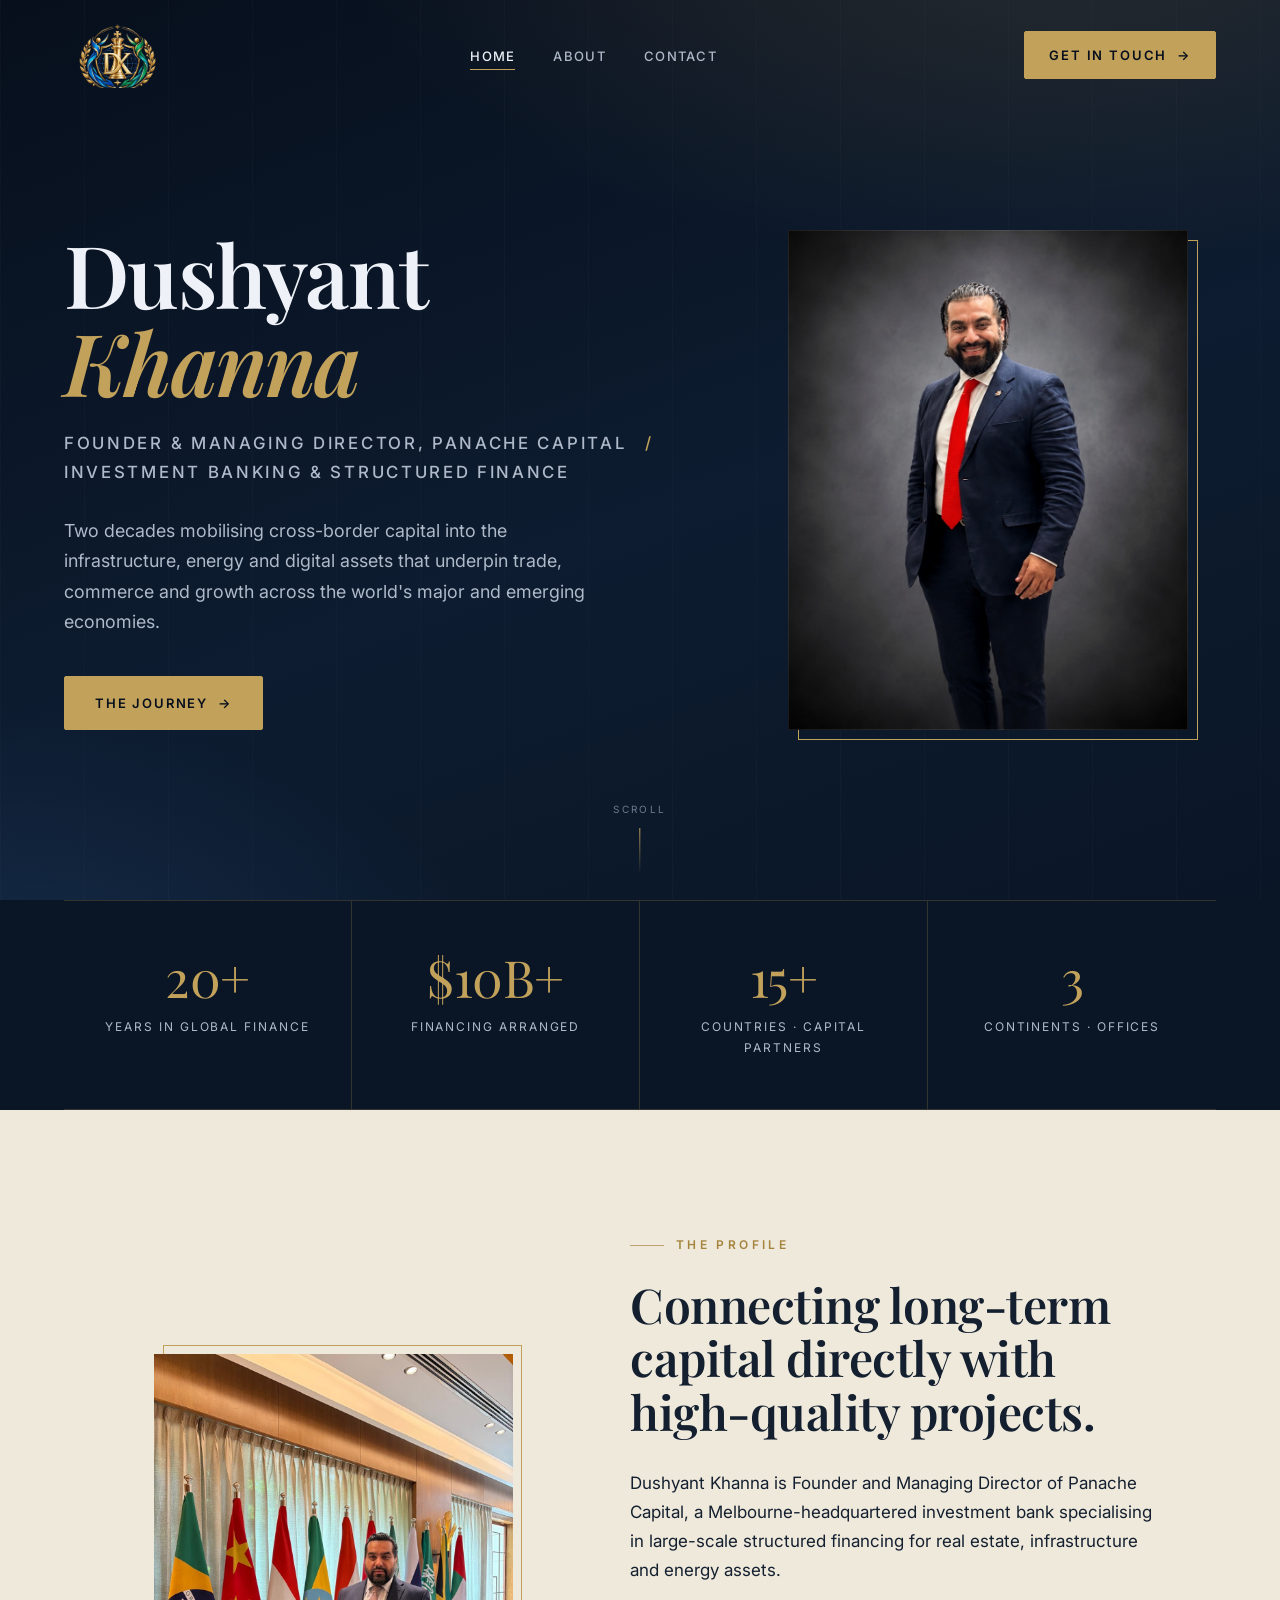
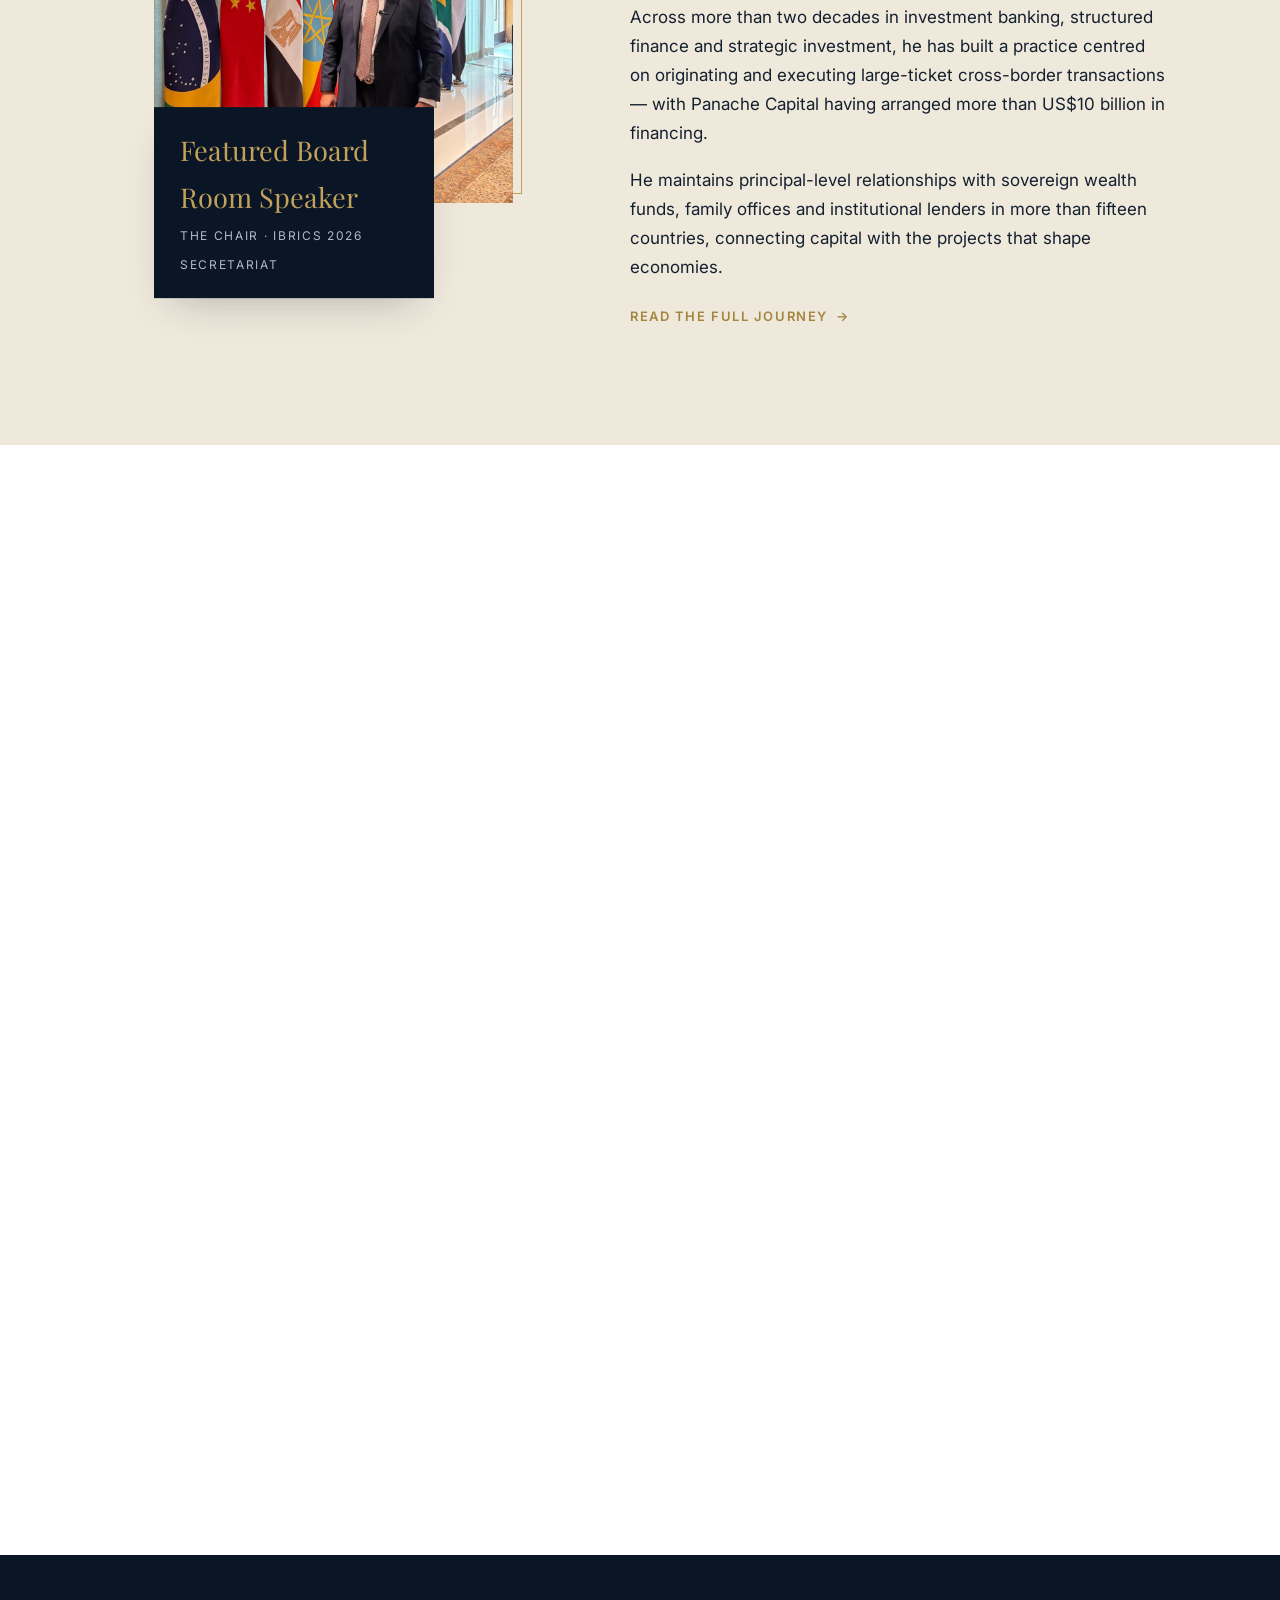
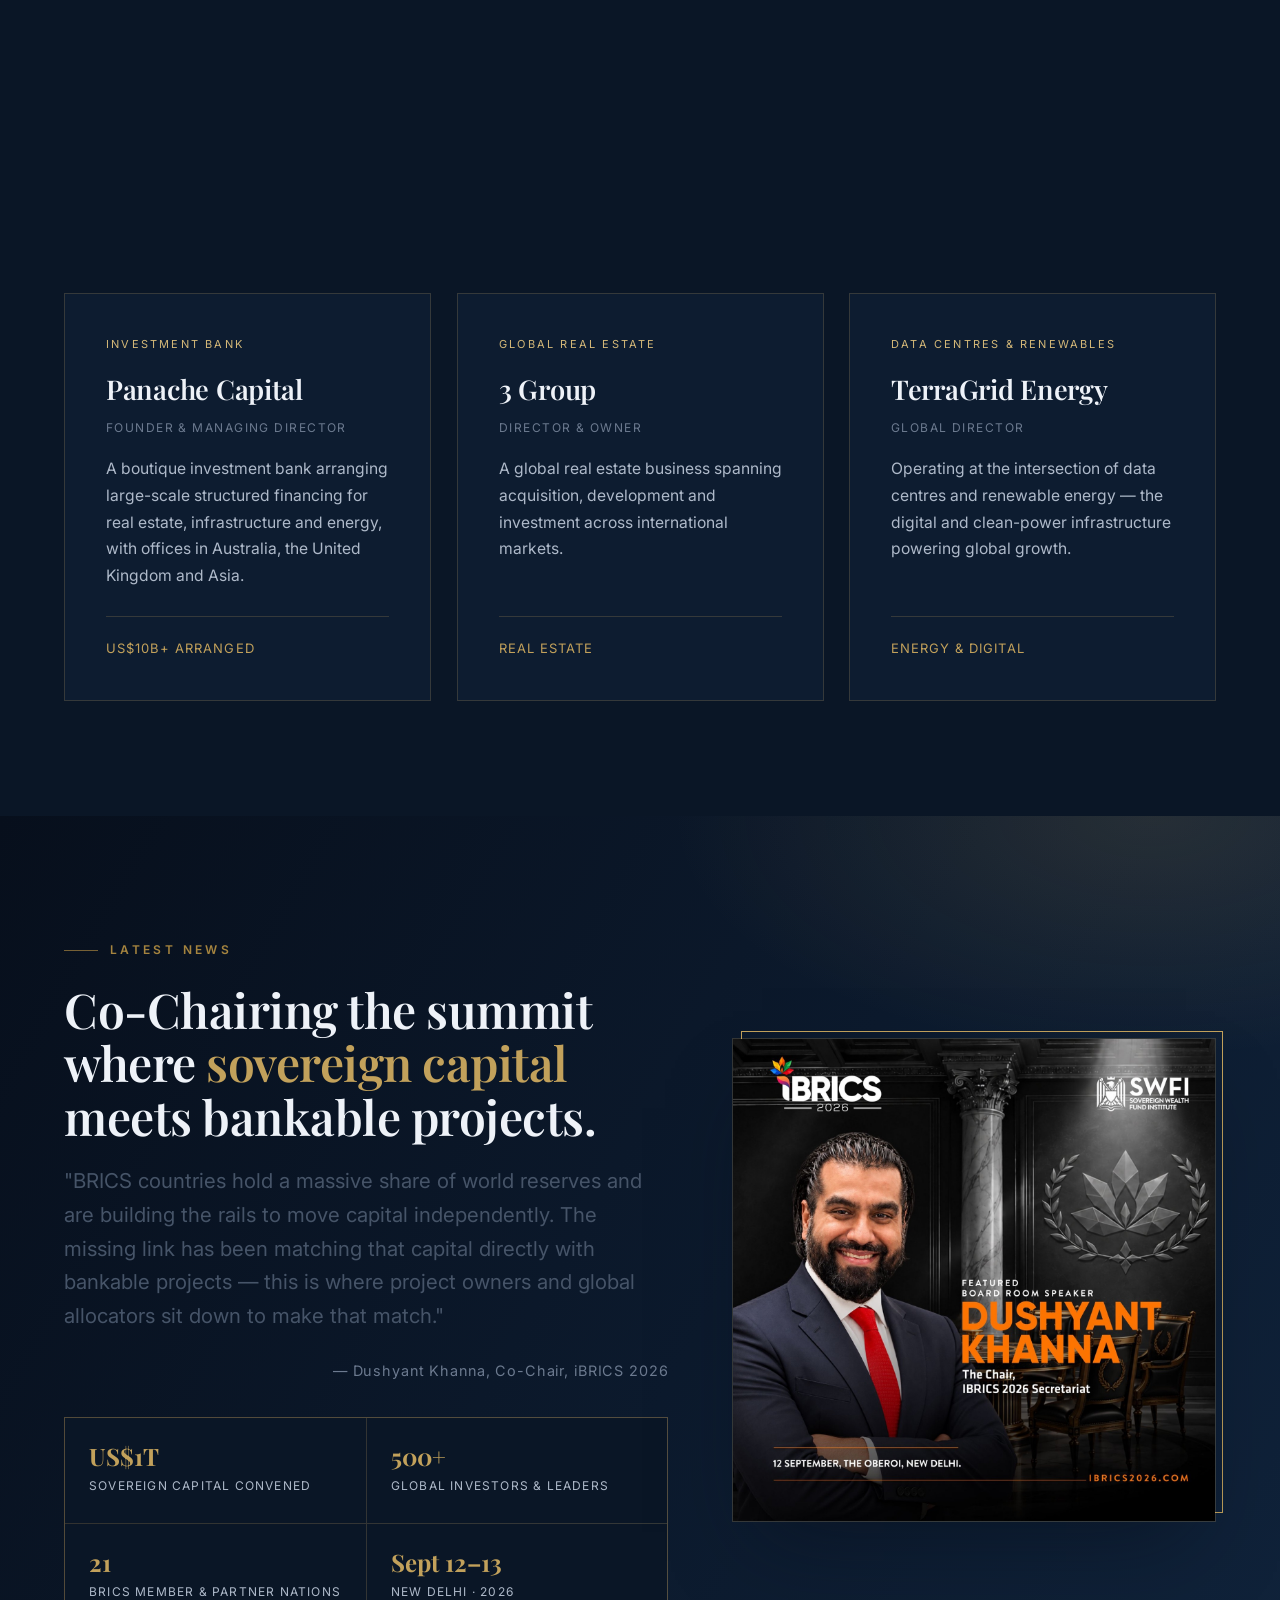
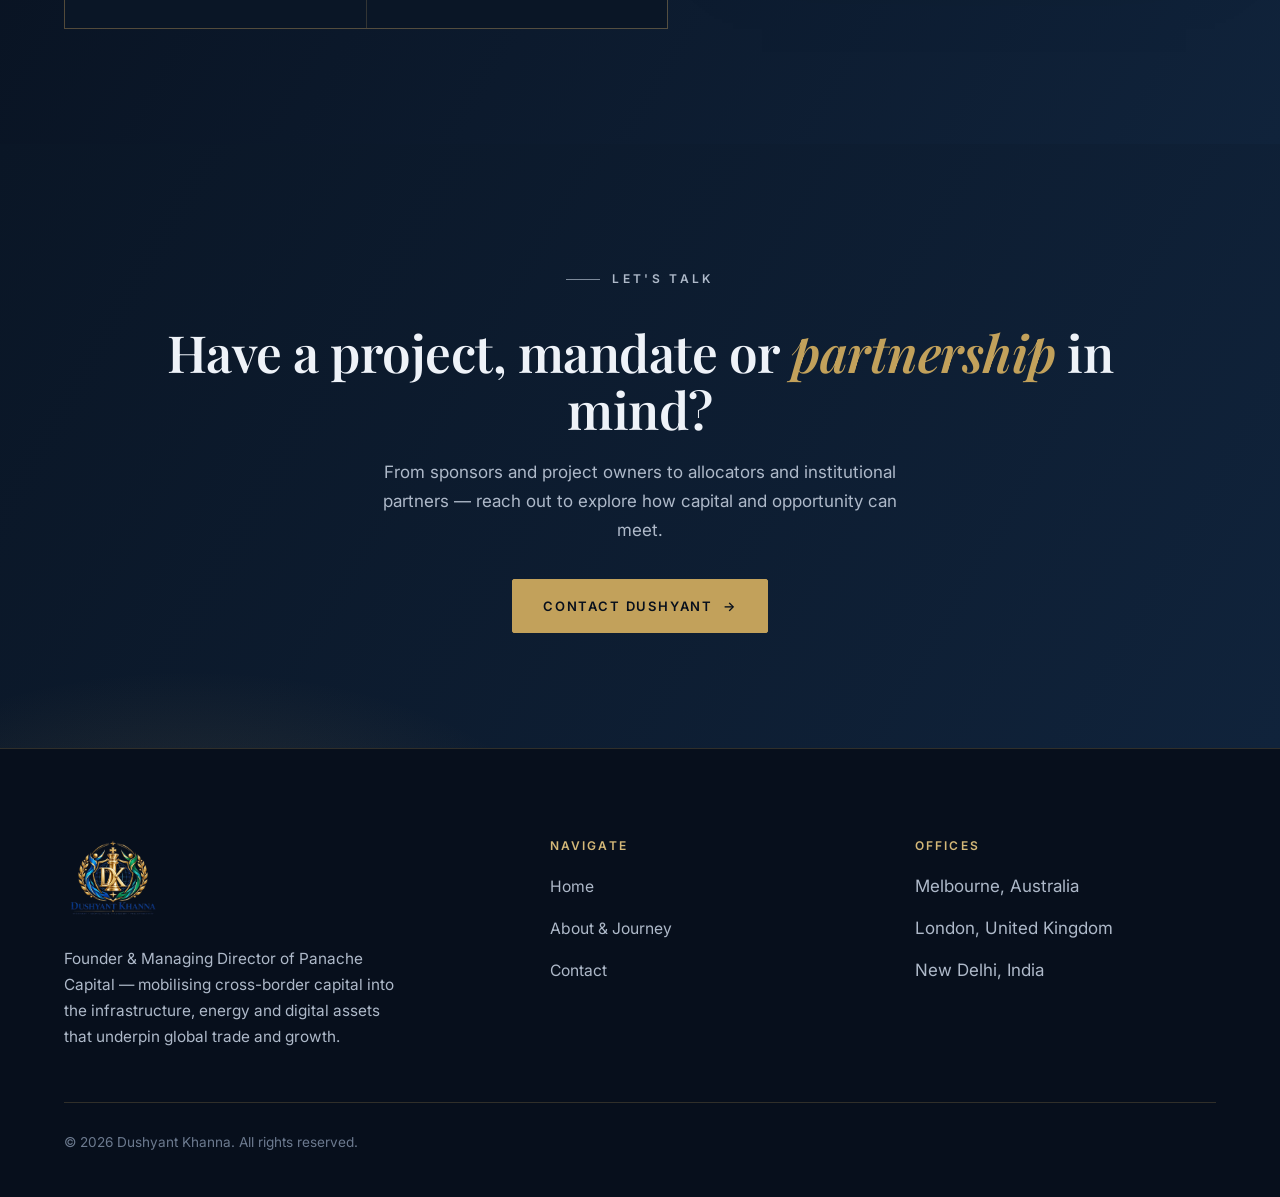
==== commit 7cef806c: "Fix navbar logo crop so nothing is cut Use a fixed aspect-ratio crop that shows the full crest (crow" ====
--- a/index.html
+++ b/index.html
@@ -51,7 +51,7 @@
   <link rel="preconnect" href="https://fonts.googleapis.com" />
   <link rel="preconnect" href="https://fonts.gstatic.com" crossorigin />
   <link href="https://fonts.googleapis.com/css2?family=Playfair+Display:ital,wght@0,500;0,600;0,700;1,500;1,600&family=Inter:wght@400;500;600&display=swap" rel="stylesheet" />
-  <link rel="stylesheet" href="css/styles.css?v=7" />
+  <link rel="stylesheet" href="css/styles.css?v=8" />
 </head>
 <body>
 
--- a/css/styles.css
+++ b/css/styles.css
@@ -279,10 +279,11 @@
 .brand__logo { height: clamp(50px, 6.2vw, 68px); width: auto; display: block; }
 /* Header shows a crest-focused crop of the logo (name/tagline trimmed) for prominence */
 .site-header .brand__logo {
-  width: clamp(90px, 9vw, 110px);
-  height: clamp(52px, 5.4vw, 64px);
+  height: clamp(54px, 5.6vw, 66px);
+  aspect-ratio: 1.62 / 1;
+  width: auto;
   object-fit: cover;
-  object-position: 50% 2%;
+  object-position: 50% 0%;
 }
 .footer-brand .brand__logo { height: 78px; }
 .brand__text { display: flex; flex-direction: column; line-height: 1.1; }
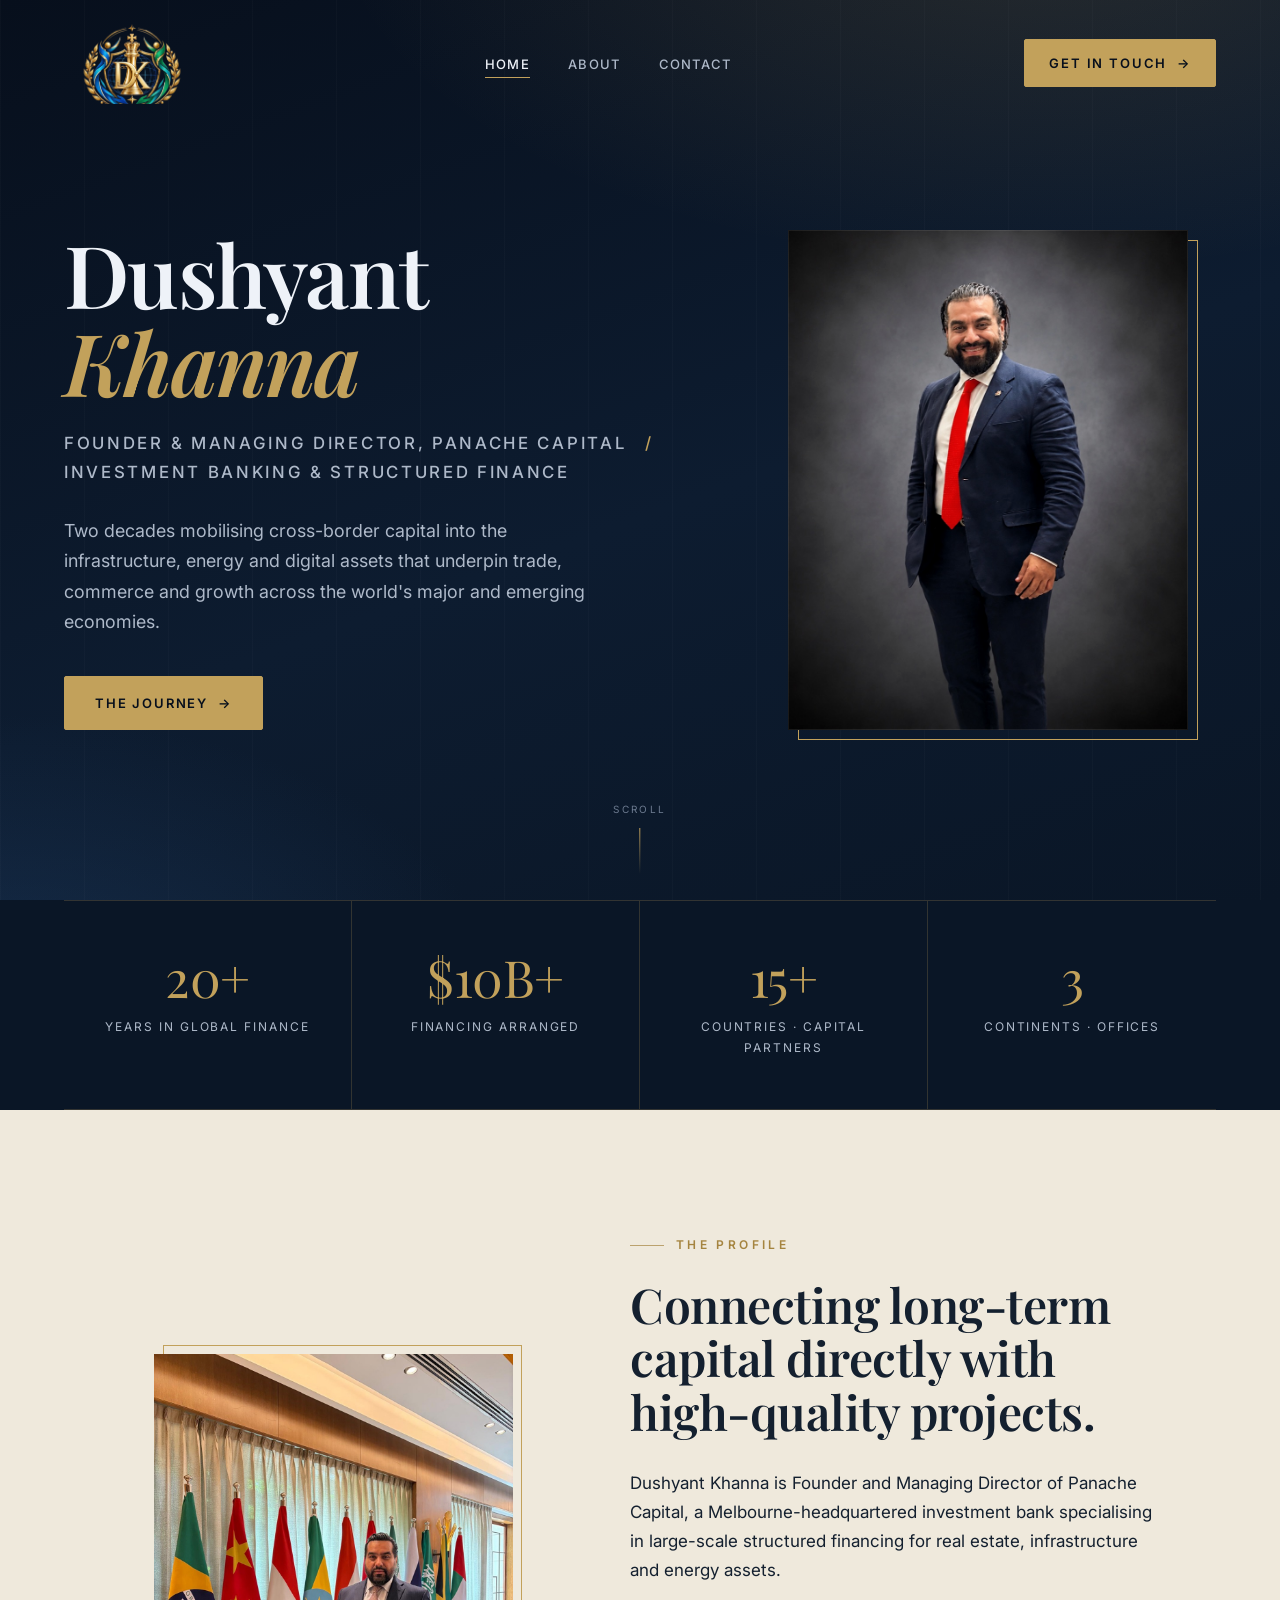
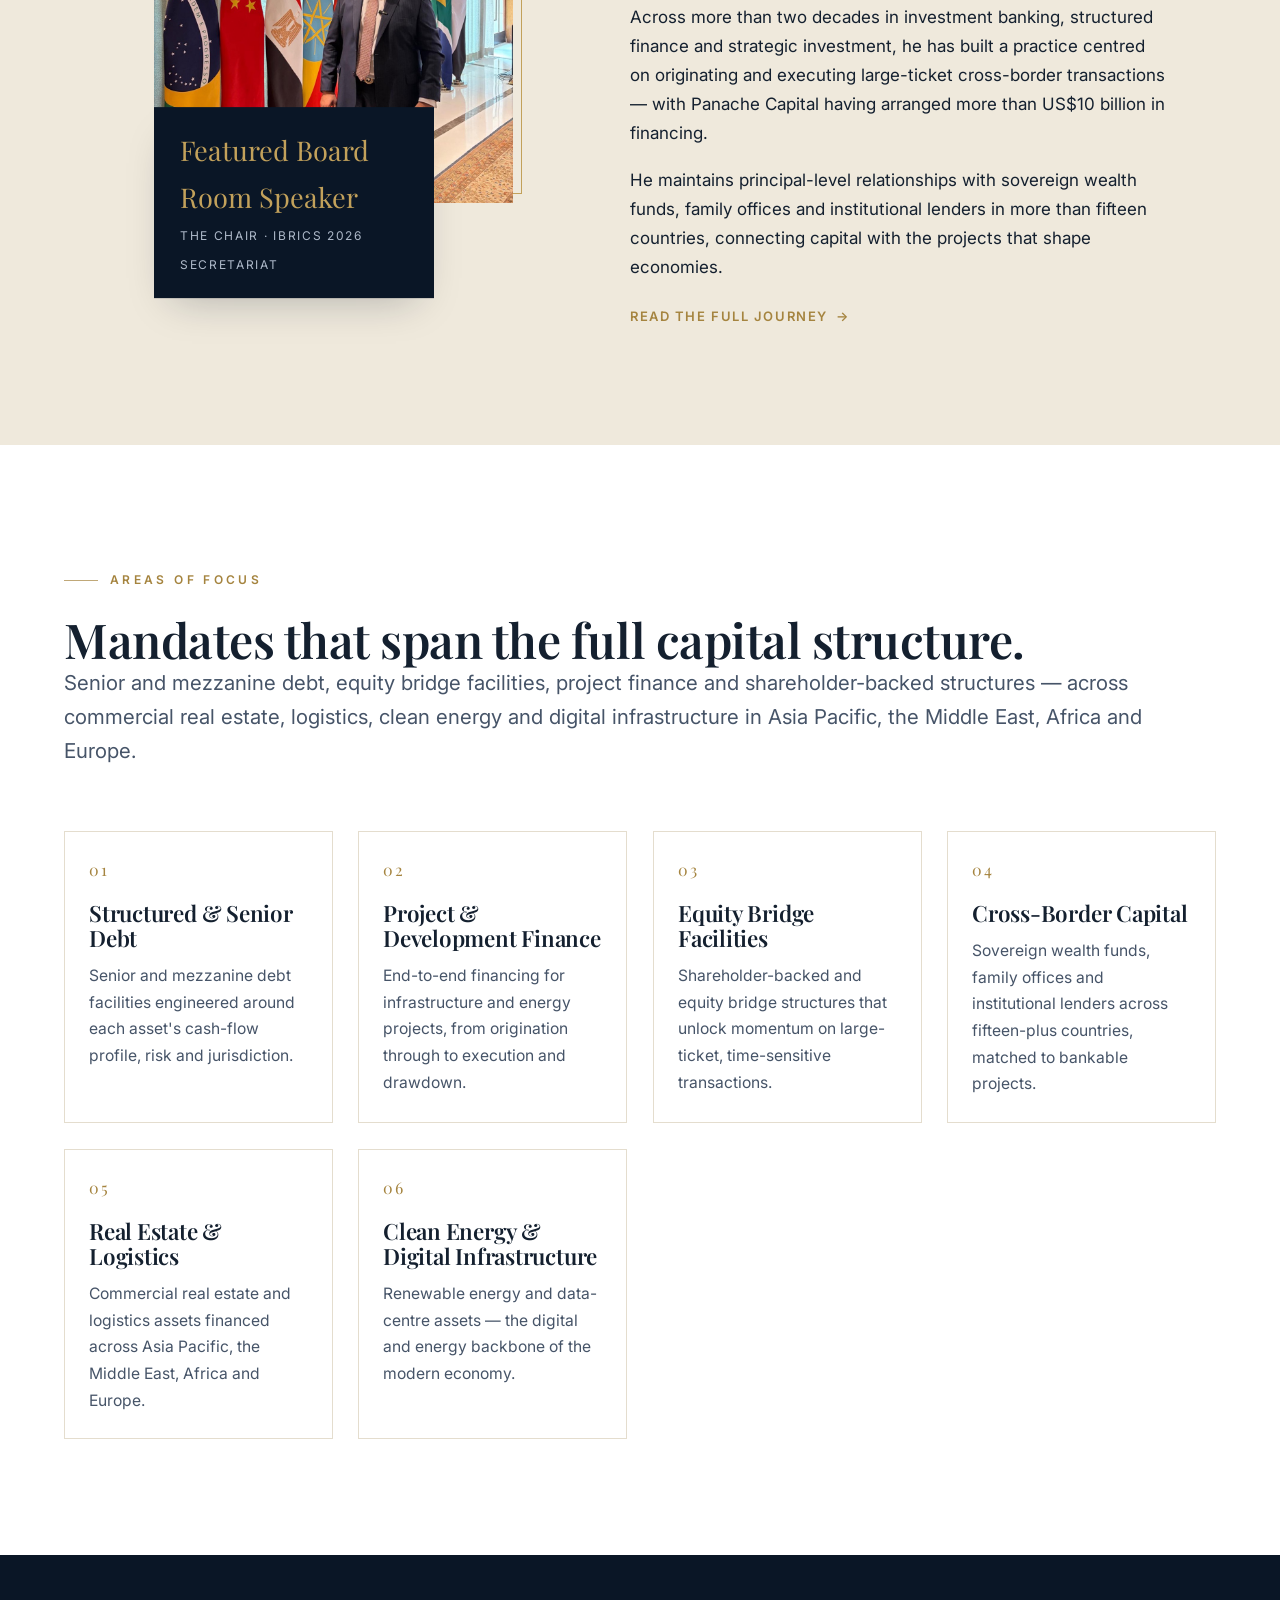
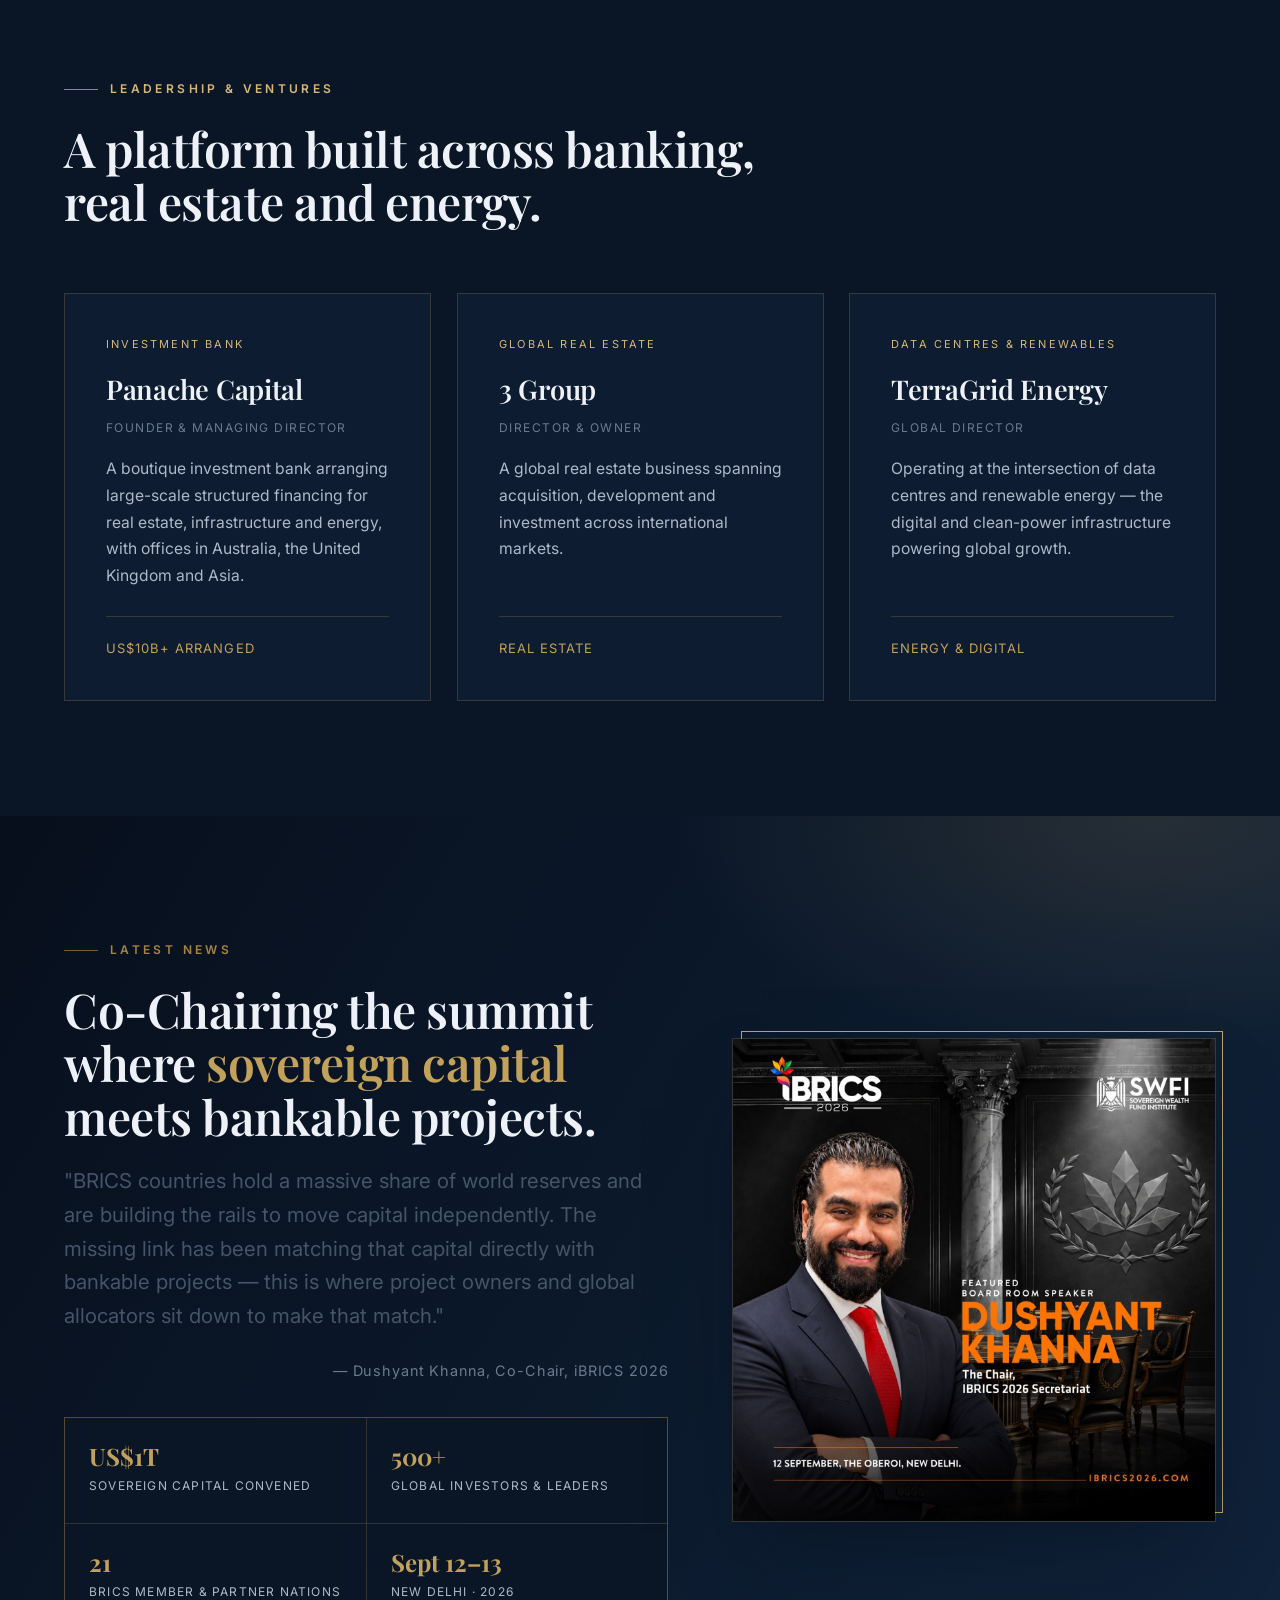
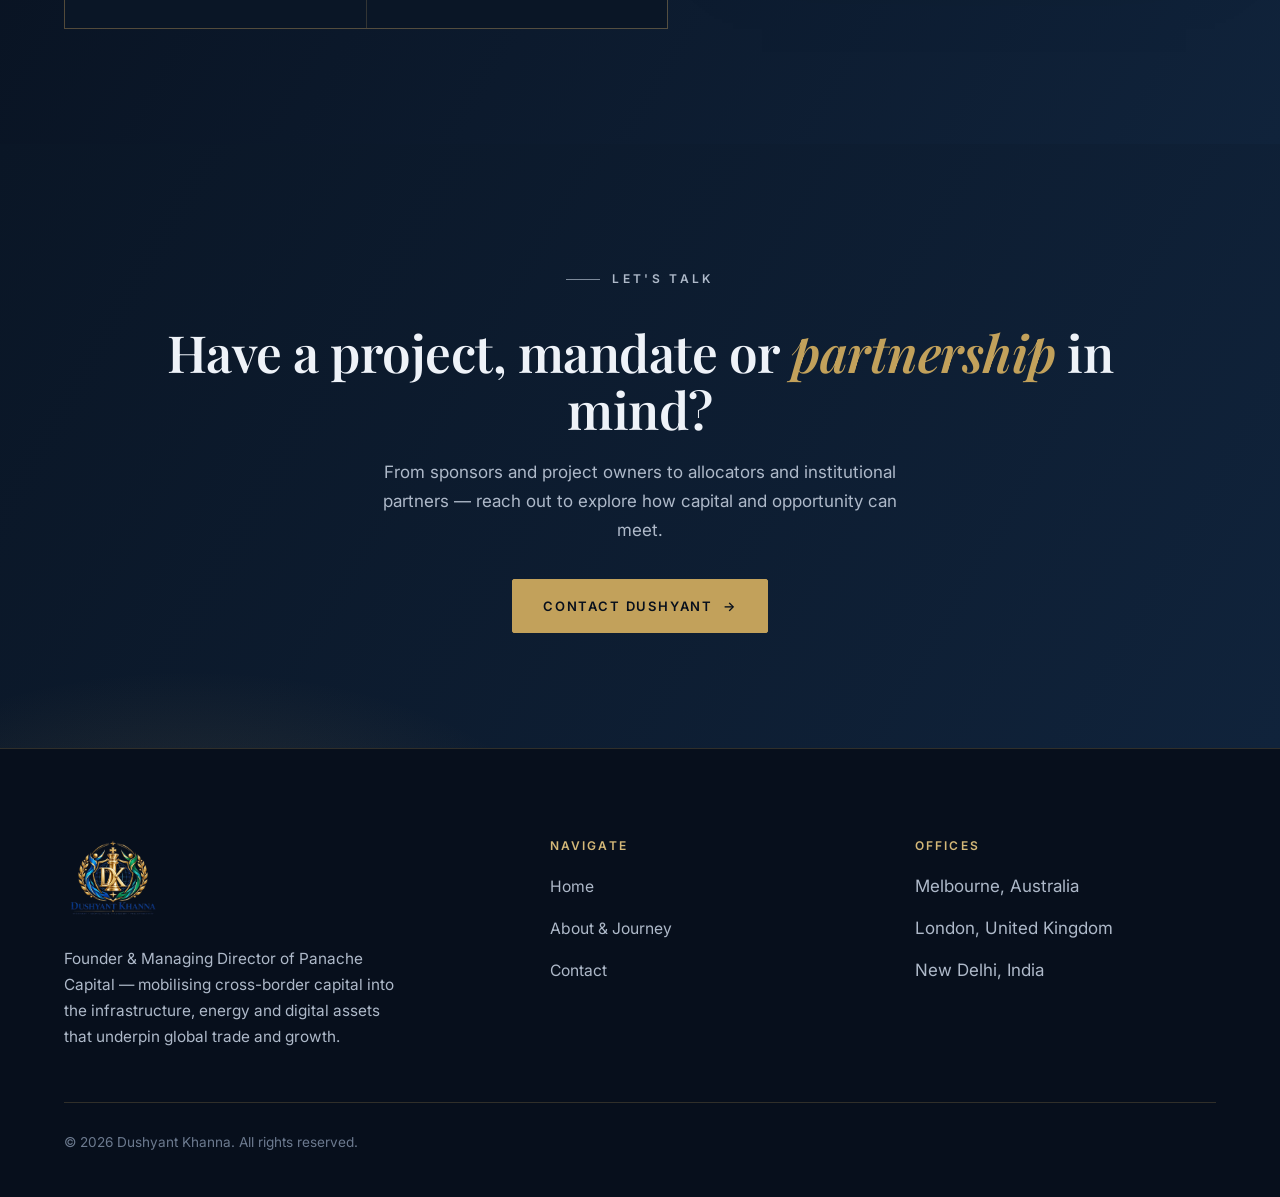
==== commit 246bec23: "Seamless transparent navbar on interior pages; bigger clean crest logo - Remove solid header bg on a" ====
--- a/index.html
+++ b/index.html
@@ -51,7 +51,7 @@
   <link rel="preconnect" href="https://fonts.googleapis.com" />
   <link rel="preconnect" href="https://fonts.gstatic.com" crossorigin />
   <link href="https://fonts.googleapis.com/css2?family=Playfair+Display:ital,wght@0,500;0,600;0,700;1,500;1,600&family=Inter:wght@400;500;600&display=swap" rel="stylesheet" />
-  <link rel="stylesheet" href="css/styles.css?v=8" />
+  <link rel="stylesheet" href="css/styles.css?v=9" />
 </head>
 <body>
 
--- a/css/styles.css
+++ b/css/styles.css
@@ -279,8 +279,8 @@
 .brand__logo { height: clamp(50px, 6.2vw, 68px); width: auto; display: block; }
 /* Header shows a crest-focused crop of the logo (name/tagline trimmed) for prominence */
 .site-header .brand__logo {
-  height: clamp(54px, 5.6vw, 66px);
-  aspect-ratio: 1.62 / 1;
+  height: clamp(64px, 6.6vw, 82px);
+  aspect-ratio: 1.66 / 1;
   width: auto;
   object-fit: cover;
   object-position: 50% 0%;
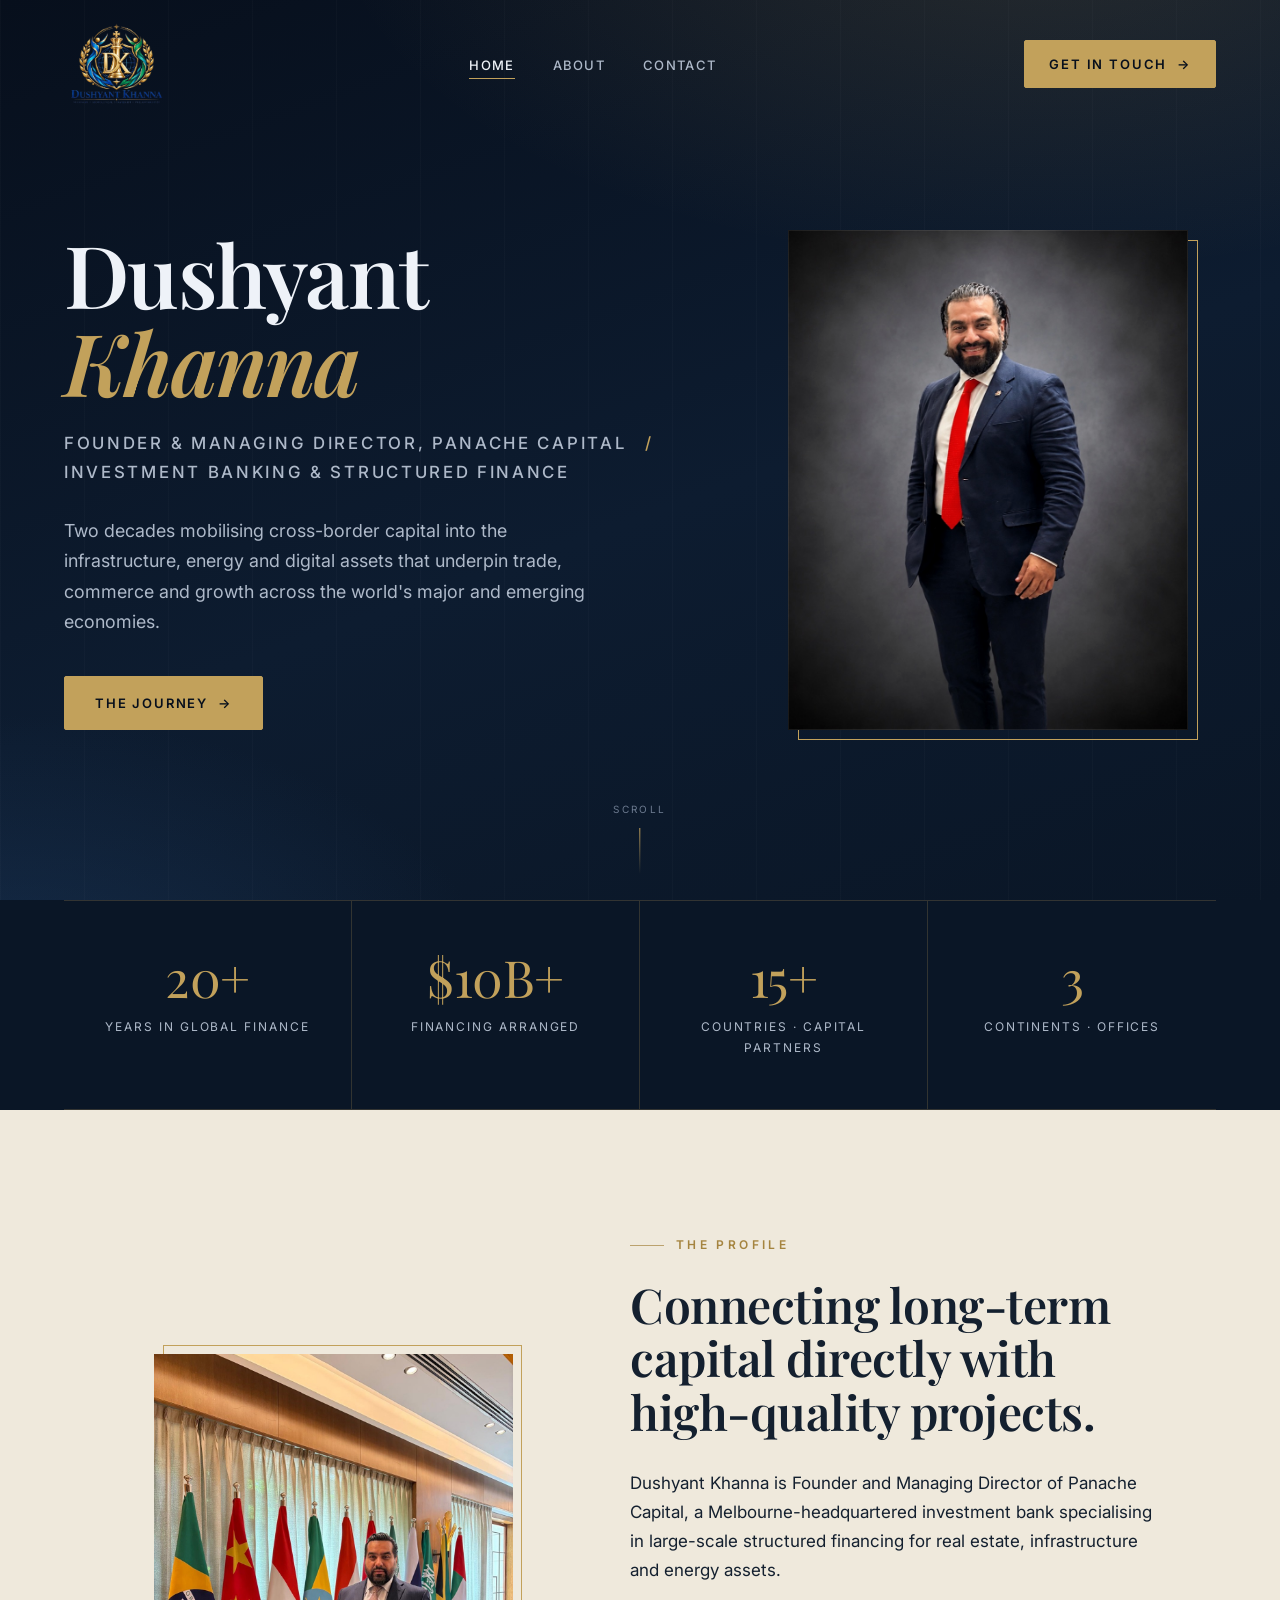
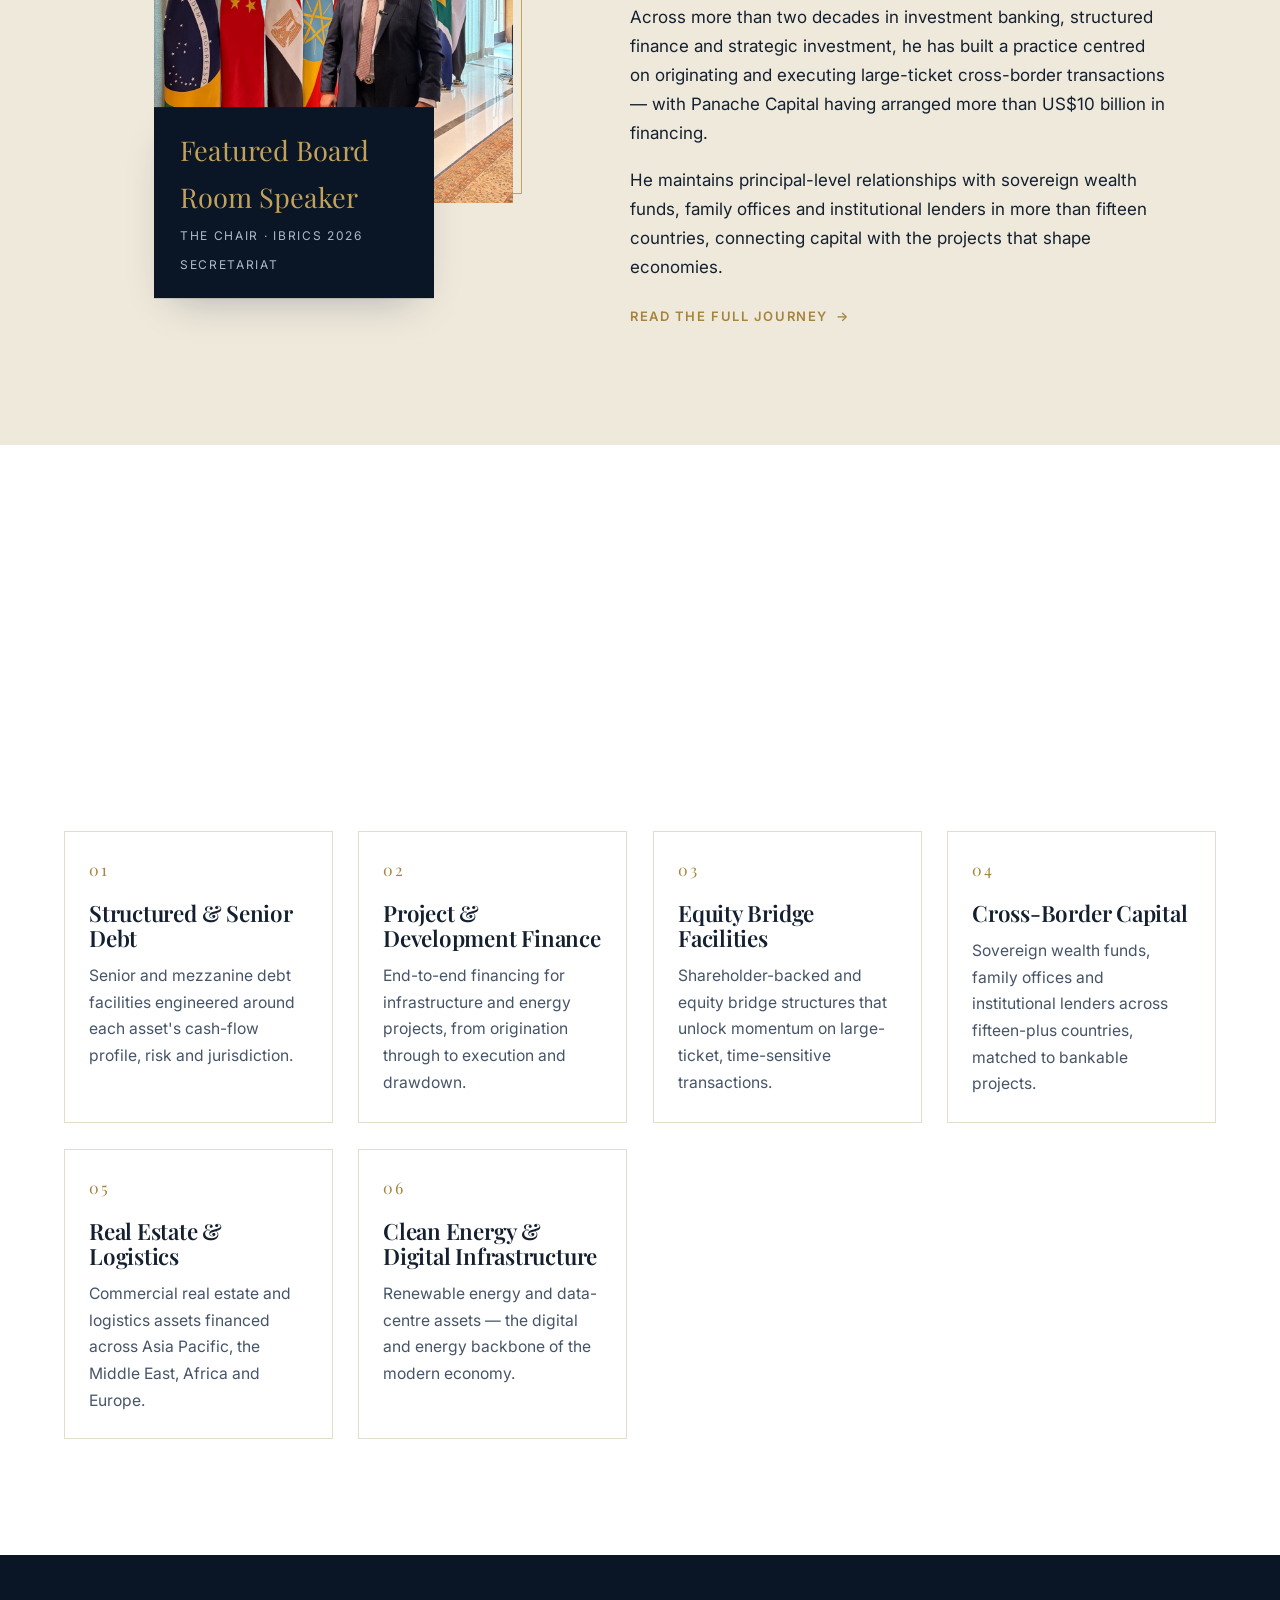
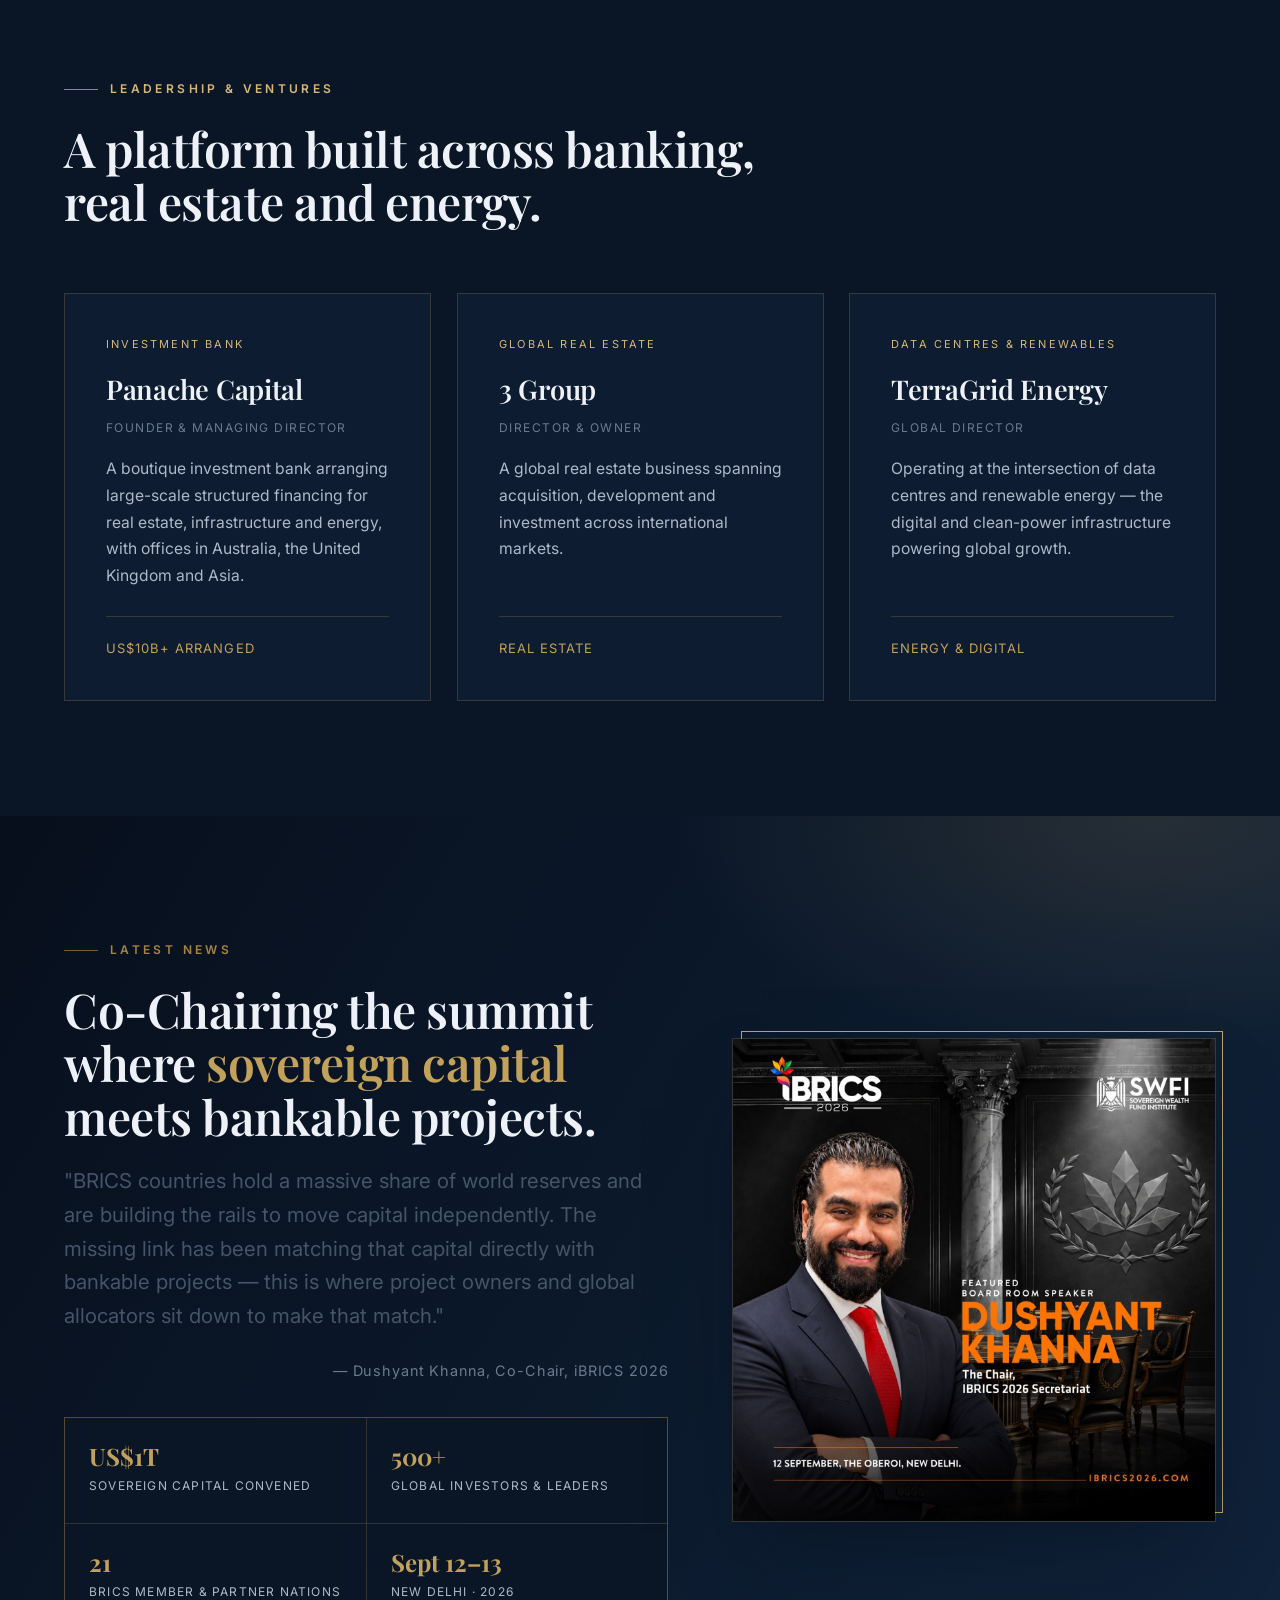
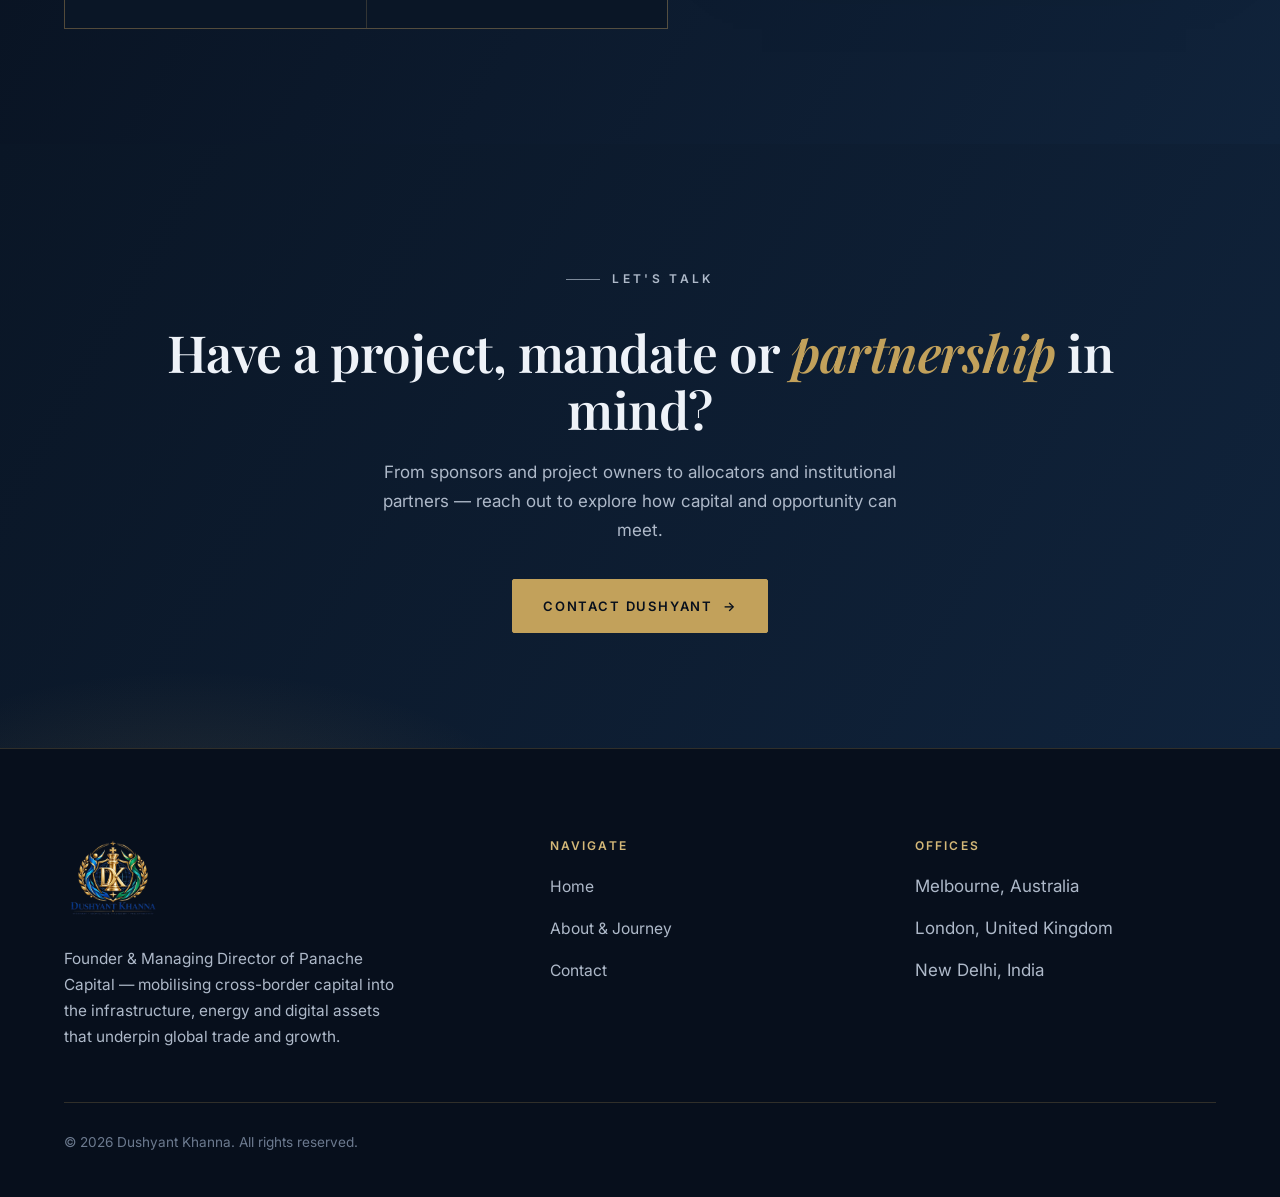
==== commit 9ee47070: "Show full uncropped navbar logo (never cut), bigger Drop the crest crop entirely — display the compl" ====
--- a/index.html
+++ b/index.html
@@ -51,7 +51,7 @@
   <link rel="preconnect" href="https://fonts.googleapis.com" />
   <link rel="preconnect" href="https://fonts.gstatic.com" crossorigin />
   <link href="https://fonts.googleapis.com/css2?family=Playfair+Display:ital,wght@0,500;0,600;0,700;1,500;1,600&family=Inter:wght@400;500;600&display=swap" rel="stylesheet" />
-  <link rel="stylesheet" href="css/styles.css?v=9" />
+  <link rel="stylesheet" href="css/styles.css?v=10" />
 </head>
 <body>
 
--- a/css/styles.css
+++ b/css/styles.css
@@ -279,11 +279,8 @@
 .brand__logo { height: clamp(50px, 6.2vw, 68px); width: auto; display: block; }
 /* Header shows a crest-focused crop of the logo (name/tagline trimmed) for prominence */
 .site-header .brand__logo {
-  height: clamp(64px, 6.6vw, 82px);
-  aspect-ratio: 1.66 / 1;
+  height: clamp(64px, 6.8vw, 84px);
   width: auto;
-  object-fit: cover;
-  object-position: 50% 0%;
 }
 .footer-brand .brand__logo { height: 78px; }
 .brand__text { display: flex; flex-direction: column; line-height: 1.1; }
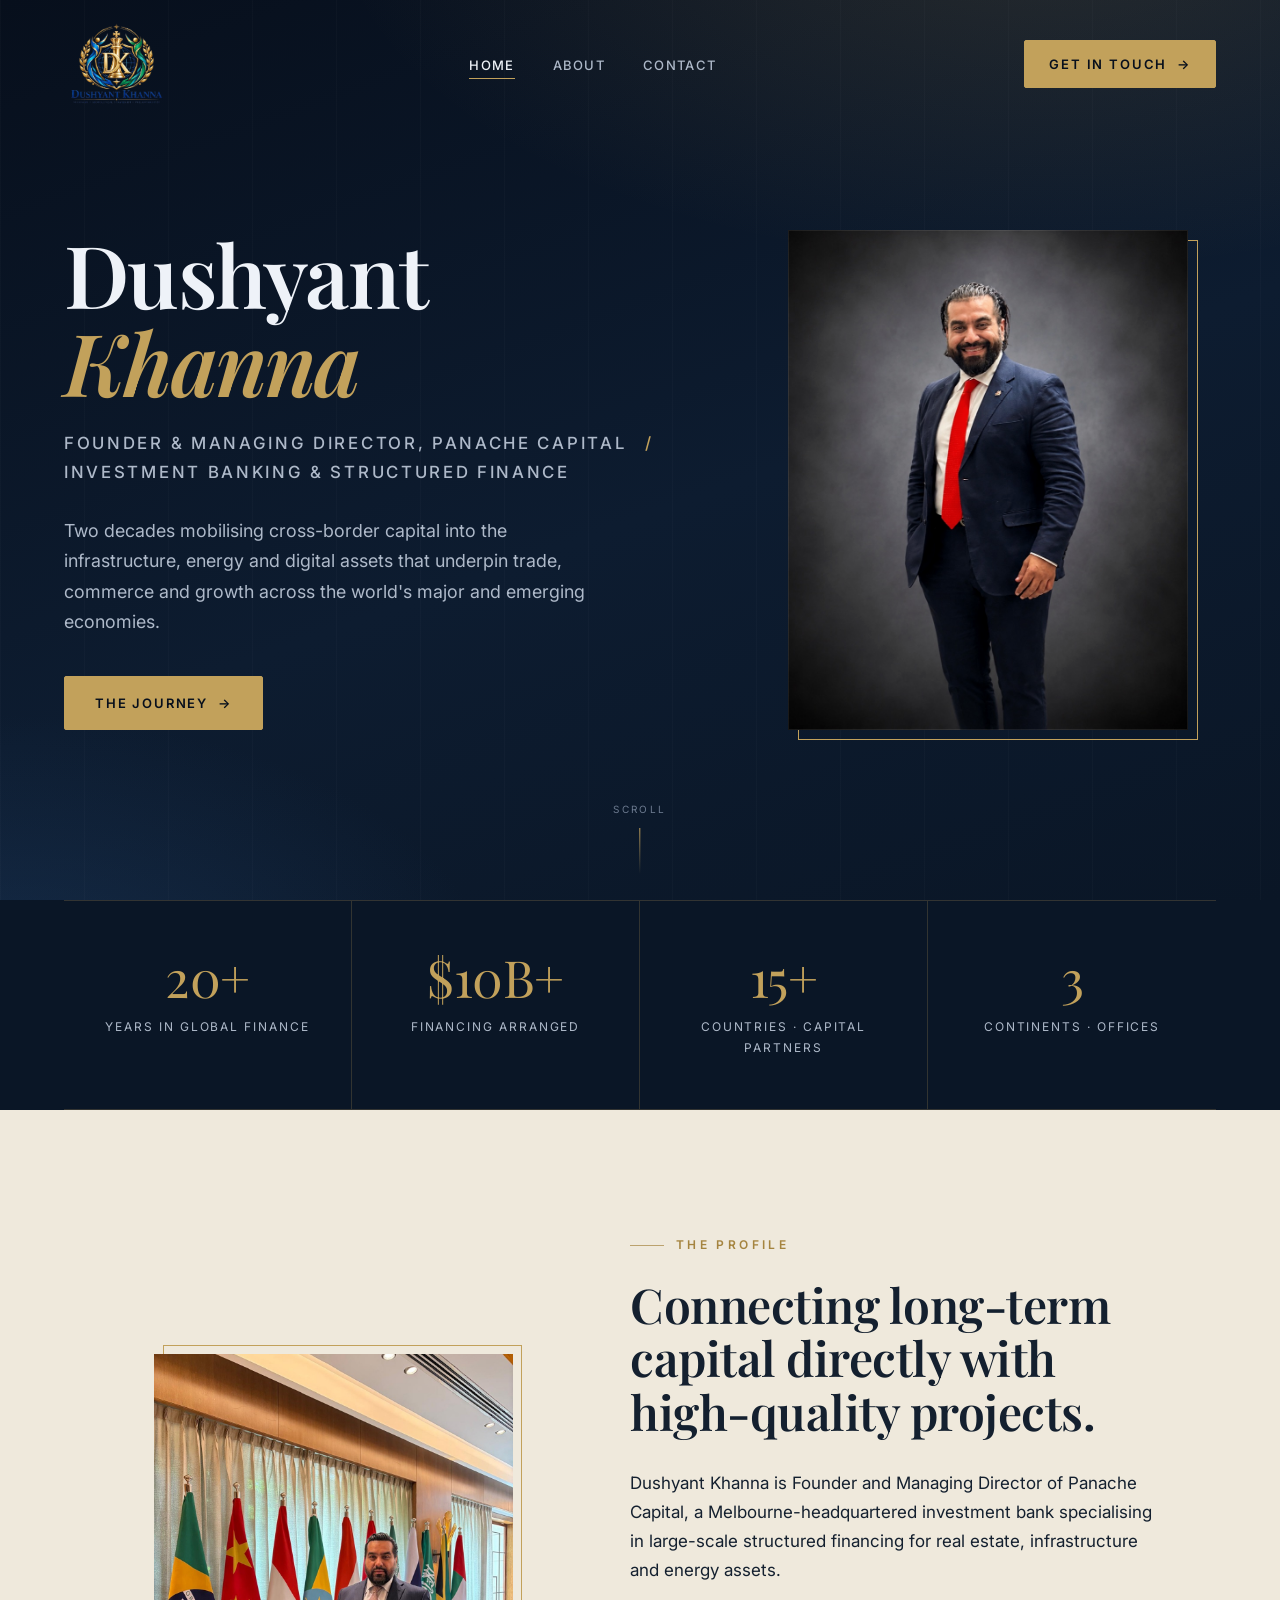
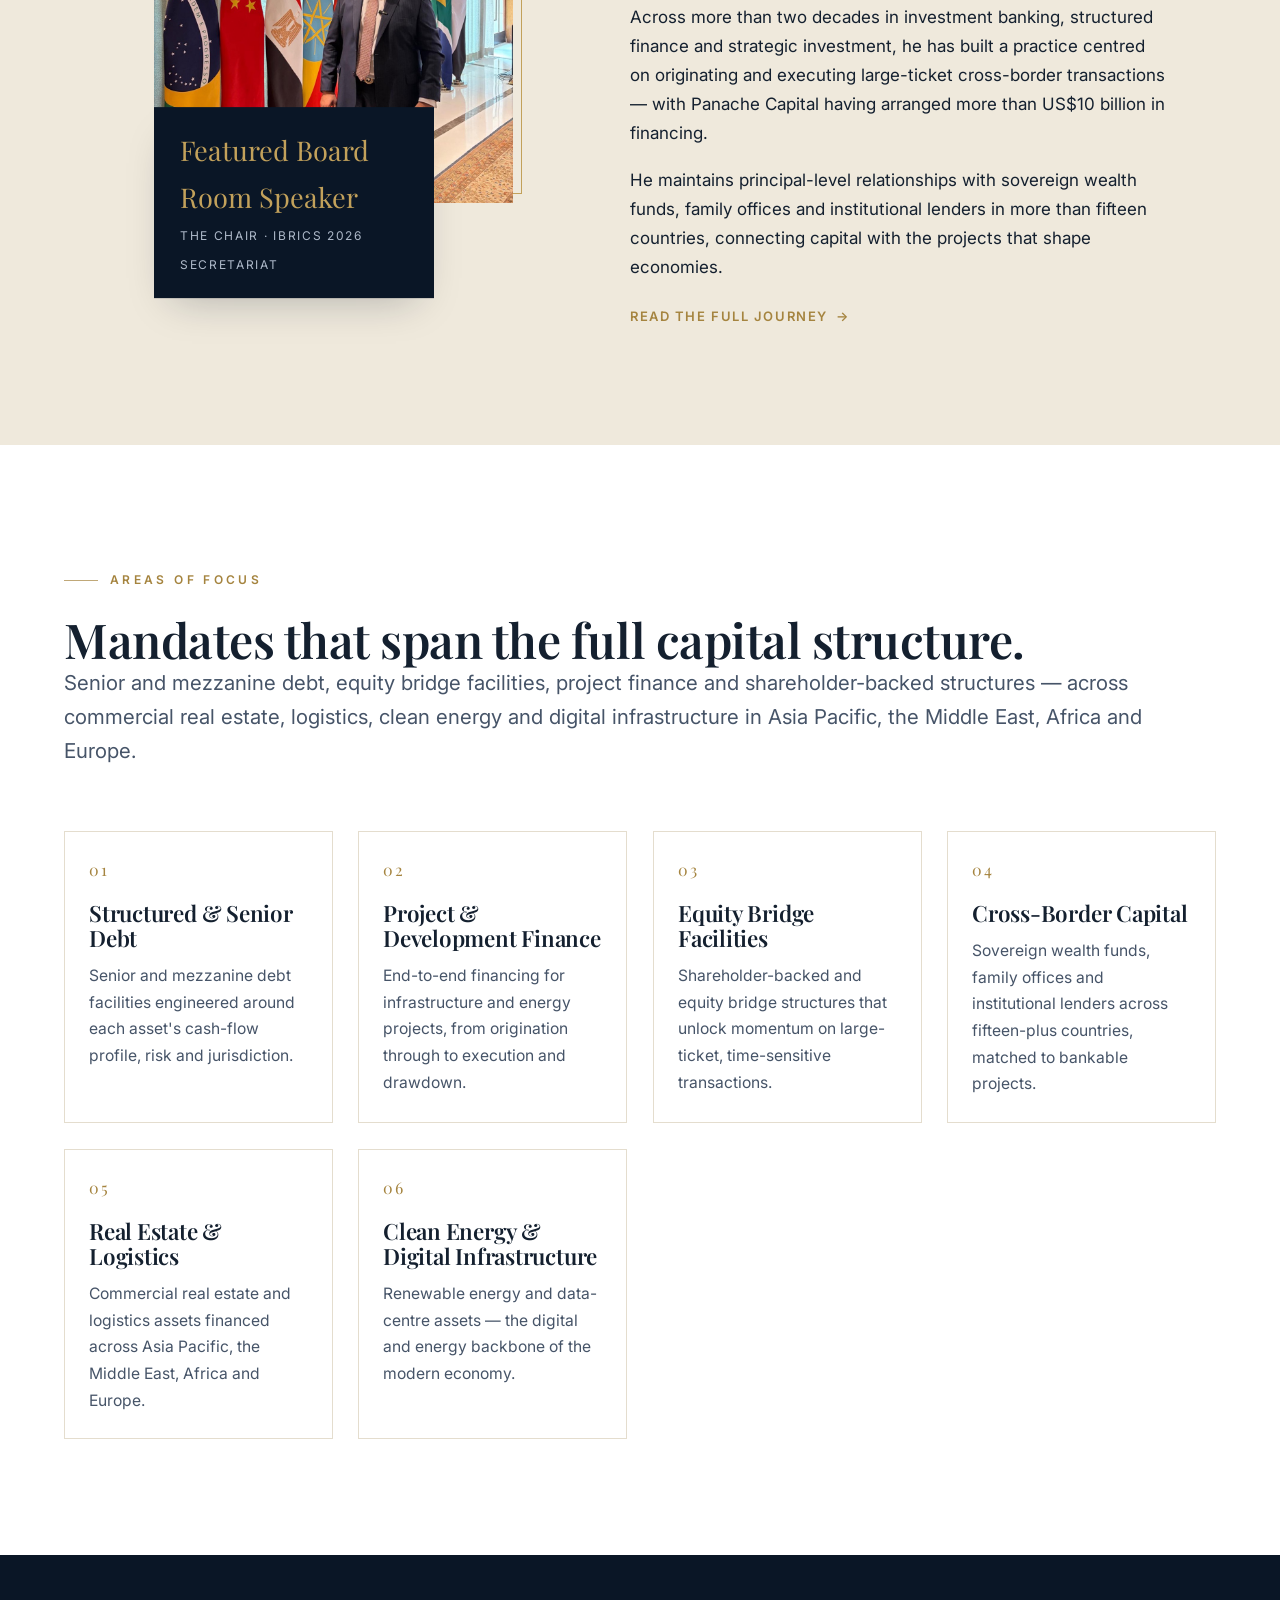
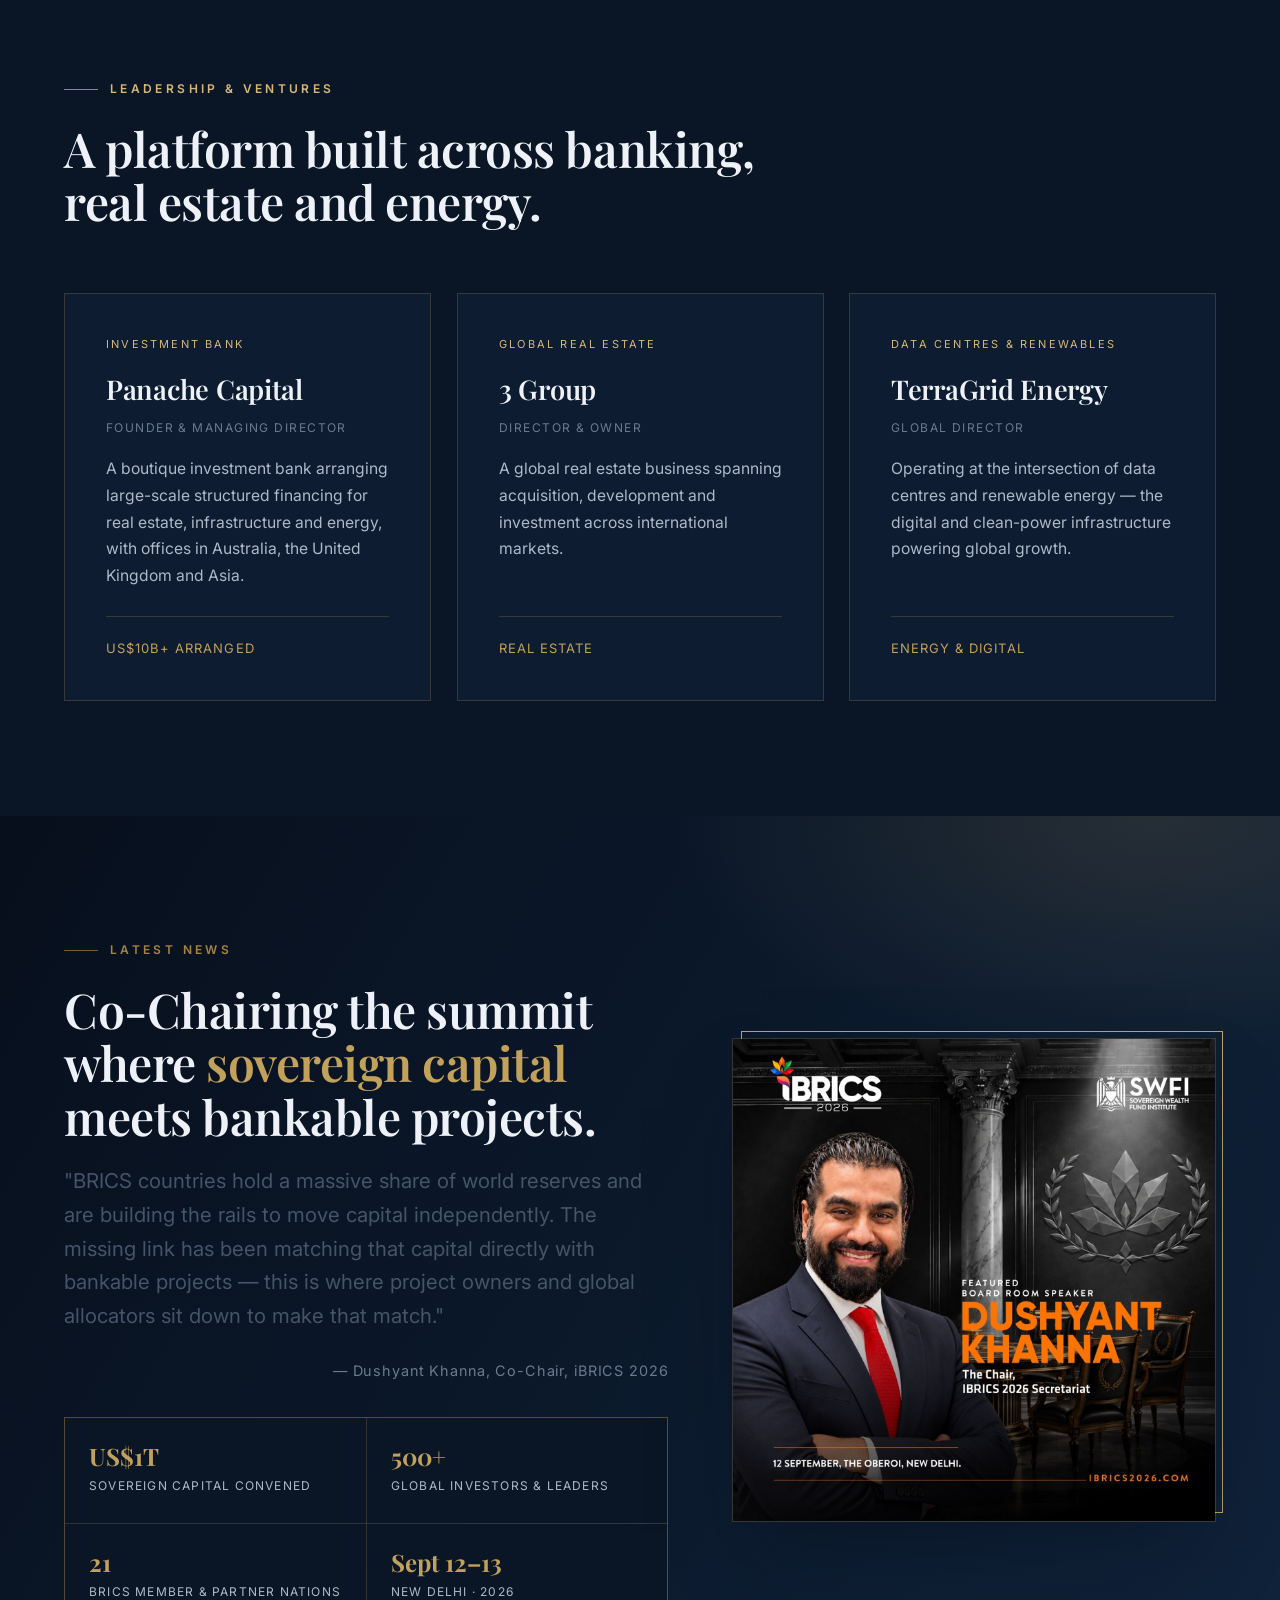
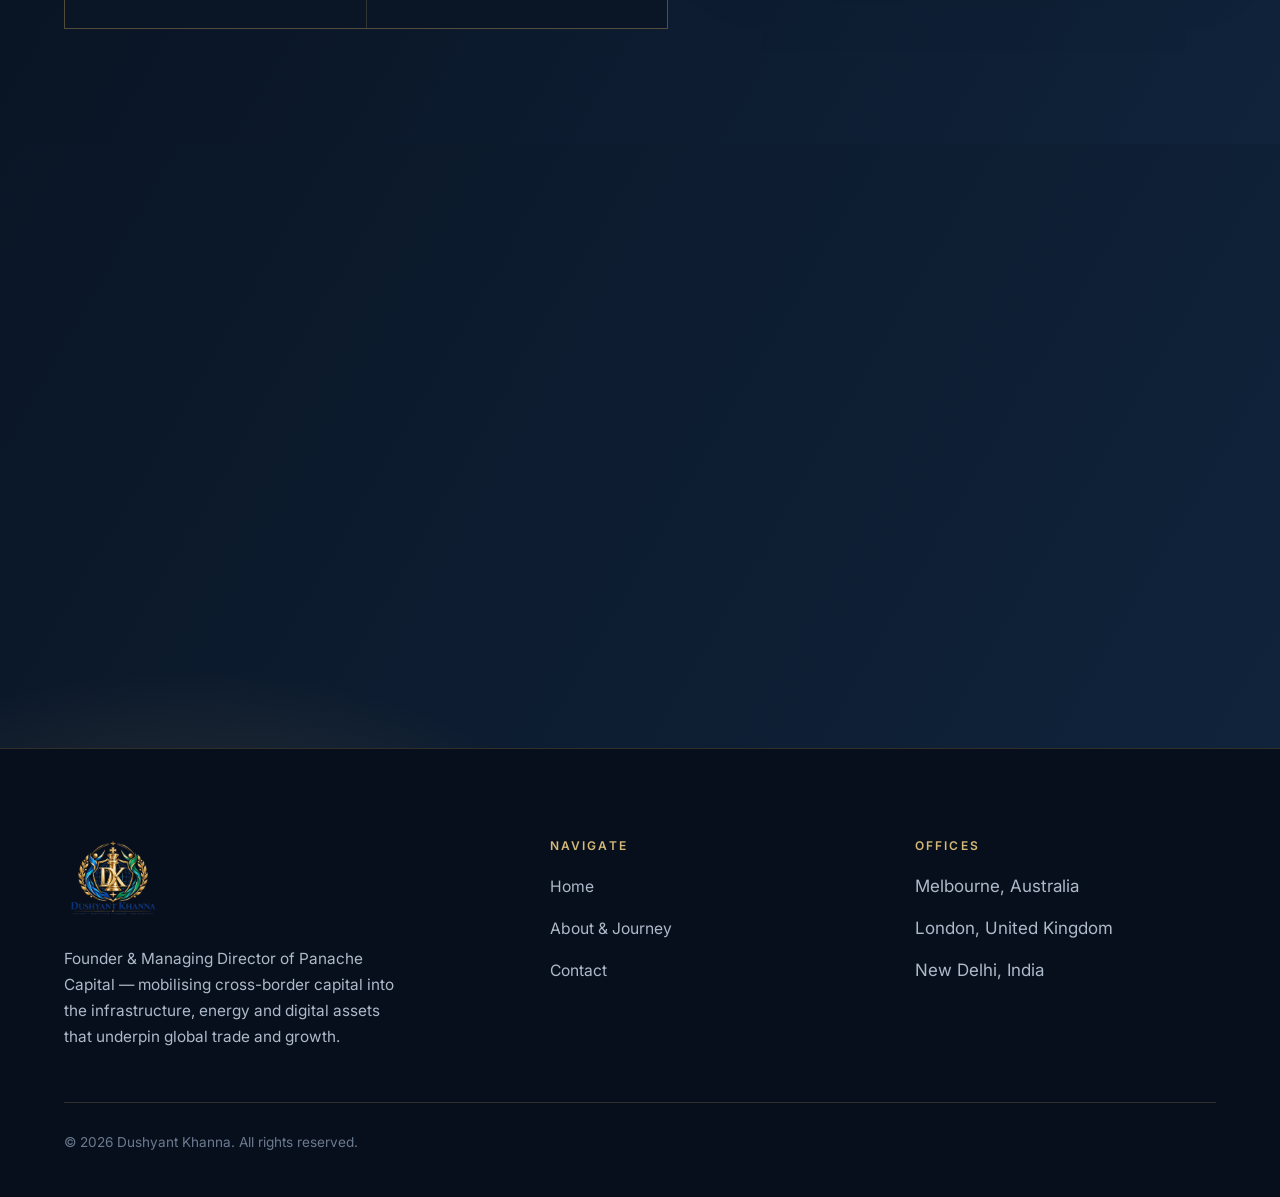
==== commit 0dfb4b8e: "Add 'In the Press' section on contact page - Two verified news articles as feature cards (Livemint q" ====
--- a/index.html
+++ b/index.html
@@ -51,7 +51,7 @@
   <link rel="preconnect" href="https://fonts.googleapis.com" />
   <link rel="preconnect" href="https://fonts.gstatic.com" crossorigin />
   <link href="https://fonts.googleapis.com/css2?family=Playfair+Display:ital,wght@0,500;0,600;0,700;1,500;1,600&family=Inter:wght@400;500;600&display=swap" rel="stylesheet" />
-  <link rel="stylesheet" href="css/styles.css?v=10" />
+  <link rel="stylesheet" href="css/styles.css?v=11" />
 </head>
 <body>
 
--- a/css/styles.css
+++ b/css/styles.css
@@ -795,6 +795,53 @@
 /* Contact hero sits closer to the header — less empty space above the form */
 .page-hero.contact-hero { padding-top: clamp(118px, 12vw, 146px); padding-bottom: clamp(48px, 6vw, 80px); }
 .contact-breadcrumb { margin-bottom: clamp(22px, 3vw, 40px); }
+
+/* In the Press (contact page) */
+.press-grid {
+  display: grid;
+  grid-template-columns: repeat(2, 1fr);
+  gap: clamp(16px, 2vw, 24px);
+}
+.press-card {
+  display: flex;
+  flex-direction: column;
+  gap: 16px;
+  padding: clamp(26px, 3vw, 40px);
+  background: rgba(16, 30, 51, 0.5);
+  border: 1px solid var(--line-dark);
+  min-height: 210px;
+  transition: transform 0.5s var(--ease), border-color 0.5s var(--ease), background 0.5s var(--ease);
+}
+.press-card:hover { transform: translateY(-6px); border-color: var(--gold); background: rgba(20, 35, 59, 0.6); }
+.press-card__source {
+  font-size: 12px; letter-spacing: 0.18em; text-transform: uppercase; color: var(--gold-bright);
+}
+.press-card__title {
+  font-family: var(--serif); font-size: clamp(1.15rem, 1.9vw, 1.5rem);
+  line-height: 1.3; color: var(--on-dark);
+}
+.press-card__cta {
+  margin-top: auto;
+  display: inline-flex; align-items: center; gap: 8px;
+  font-size: 12px; letter-spacing: 0.12em; text-transform: uppercase; color: var(--gold-deep);
+  transition: gap 0.3s var(--ease), color 0.3s var(--ease);
+}
+.press-card:hover .press-card__cta { color: var(--gold-bright); gap: 12px; }
+
+.social-strip { margin-top: clamp(44px, 5vw, 68px); text-align: center; }
+.social-links {
+  display: flex; flex-wrap: wrap; justify-content: center; gap: 10px; margin-top: 6px;
+}
+.social-links a {
+  font-size: 13px; letter-spacing: 0.03em; color: var(--on-dark-soft);
+  padding: 9px 18px; border: 1px solid var(--line-dark); border-radius: 999px;
+  transition: border-color 0.3s var(--ease), color 0.3s var(--ease), transform 0.3s var(--ease);
+}
+.social-links a:hover { border-color: var(--gold); color: var(--gold-bright); transform: translateY(-2px); }
+
+@media (max-width: 700px) {
+  .press-grid { grid-template-columns: 1fr; }
+}
 
 .contact-aside .overline { color: var(--gold-bright); }
 .contact-channels { list-style: none; margin: 34px 0 0; padding: 0; }
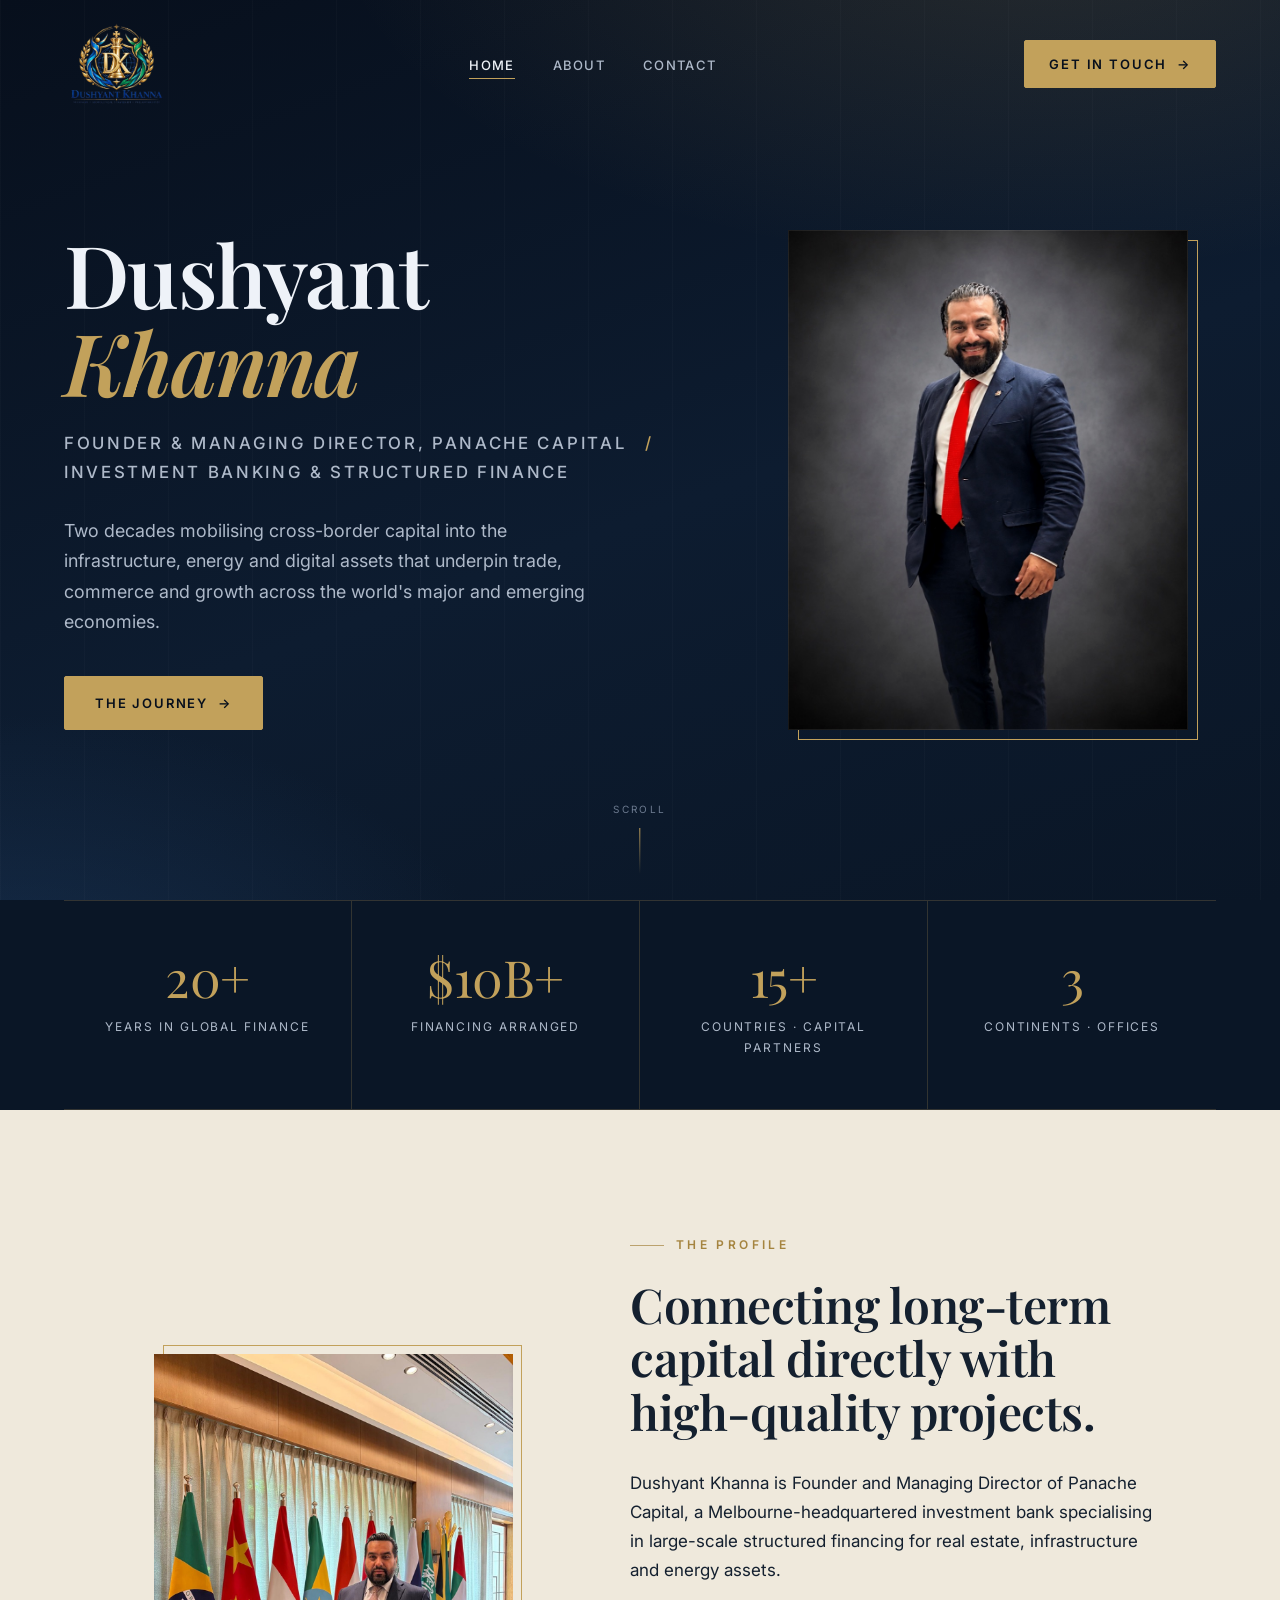
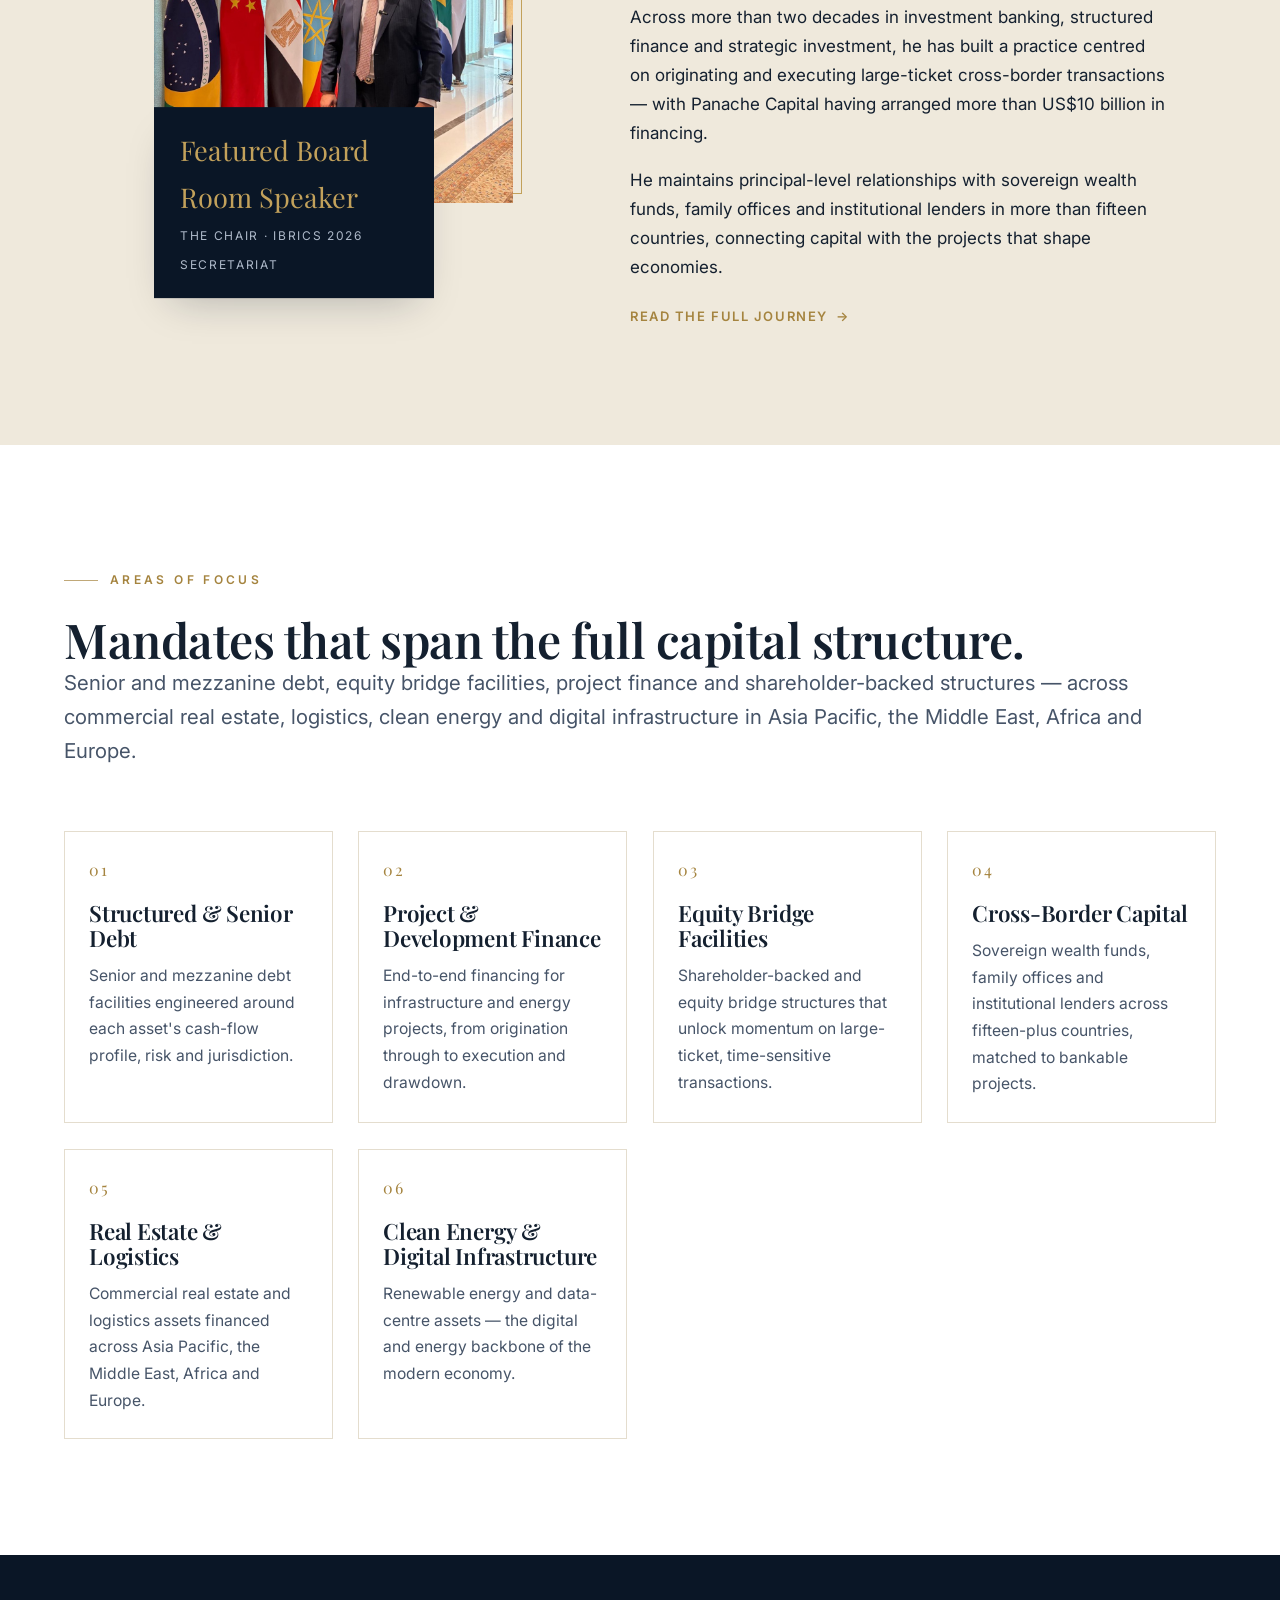
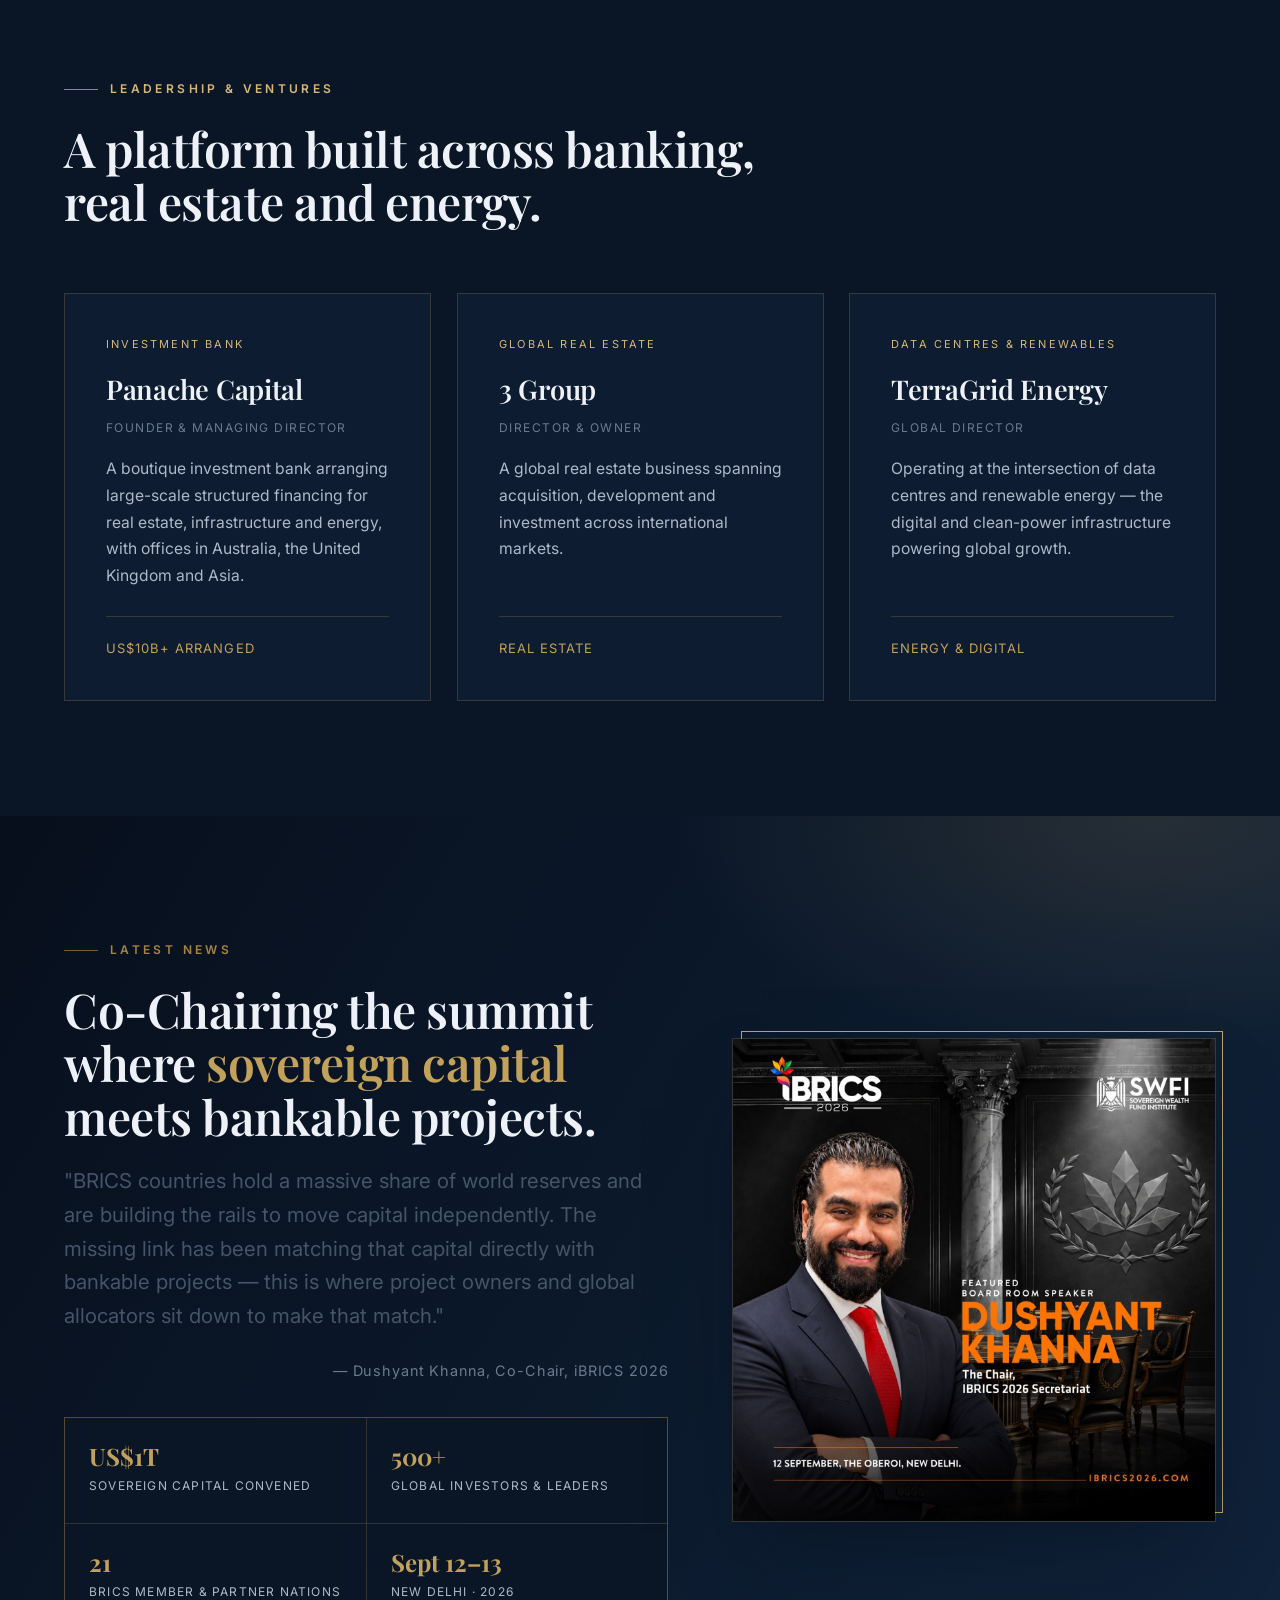
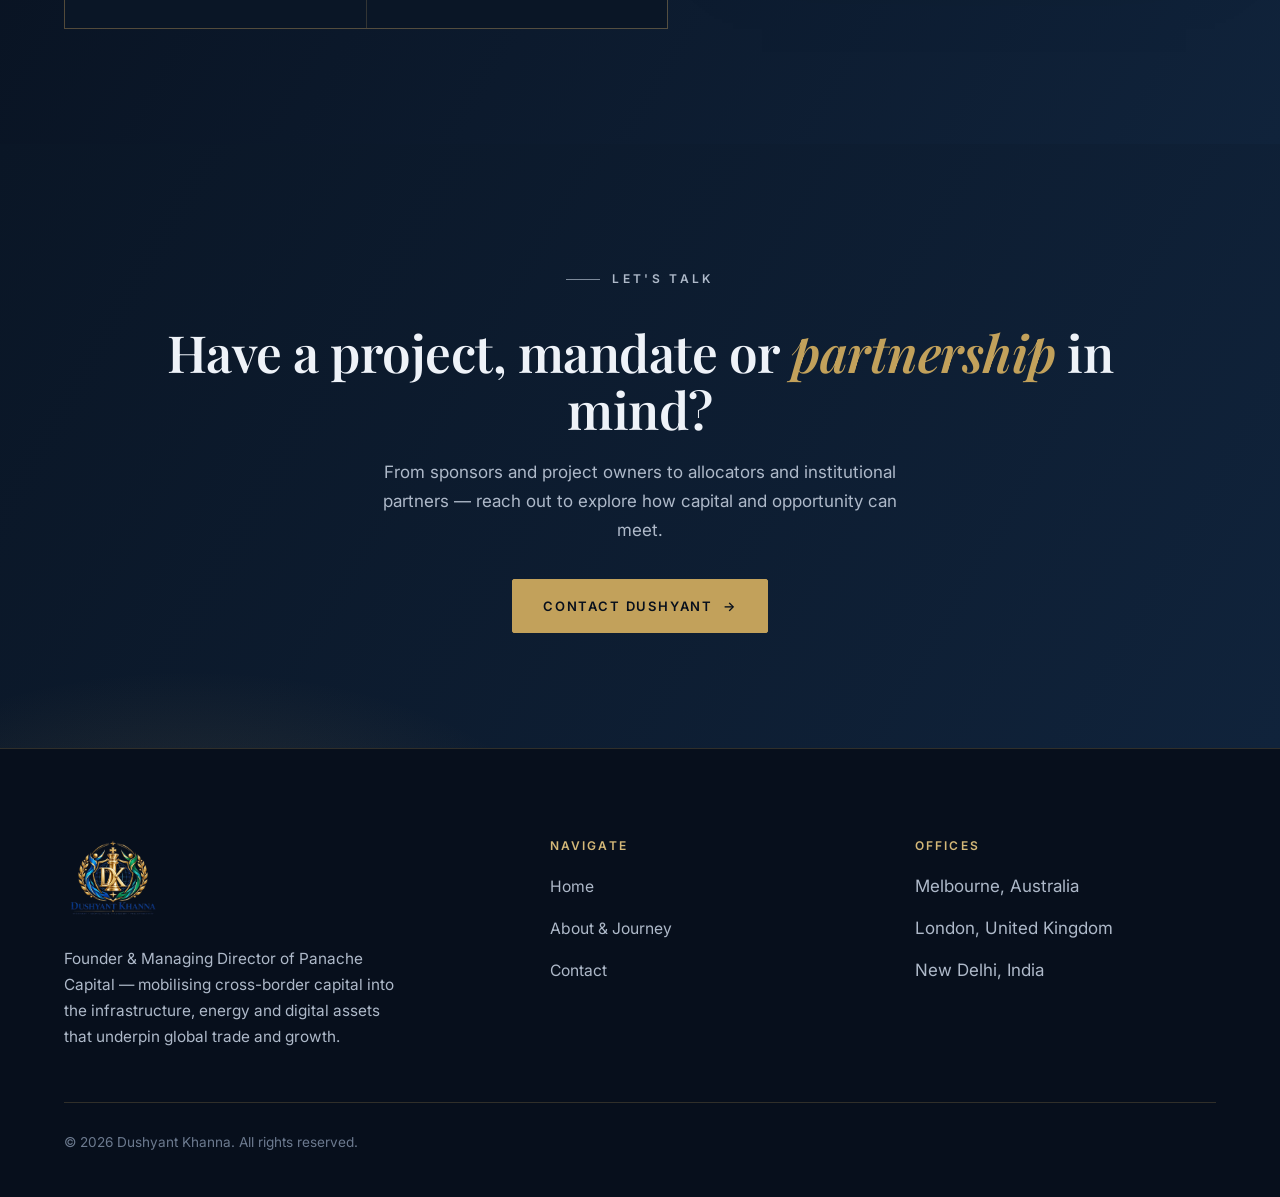
==== commit 2d70ab33: "Stats count-up re-runs on each scroll-into-view; remove broken carousel blur - Count-up animation no" ====
--- a/index.html
+++ b/index.html
@@ -51,7 +51,7 @@
   <link rel="preconnect" href="https://fonts.googleapis.com" />
   <link rel="preconnect" href="https://fonts.gstatic.com" crossorigin />
   <link href="https://fonts.googleapis.com/css2?family=Playfair+Display:ital,wght@0,500;0,600;0,700;1,500;1,600&family=Inter:wght@400;500;600&display=swap" rel="stylesheet" />
-  <link rel="stylesheet" href="css/styles.css?v=11" />
+  <link rel="stylesheet" href="css/styles.css?v=12" />
 </head>
 <body>
 
@@ -383,6 +383,6 @@
     </div>
   </footer>
 
-  <script src="js/main.js?v=2"></script>
+  <script src="js/main.js?v=11"></script>
 </body>
 </html>
--- a/css/styles.css
+++ b/css/styles.css
@@ -1277,18 +1277,6 @@
   justify-content: center;
   overflow: hidden;
 }
-/* Blurred fill so mixed aspect ratios never leave dead black bars */
-.carousel__media::before {
-  content: "";
-  position: absolute;
-  inset: 0;
-  background-image: var(--slide-img);
-  background-size: cover;
-  background-position: center;
-  filter: blur(28px) brightness(0.4);
-  transform: scale(1.2);
-  z-index: 0;
-}
 .carousel__media img {
   position: relative;
   z-index: 1;
